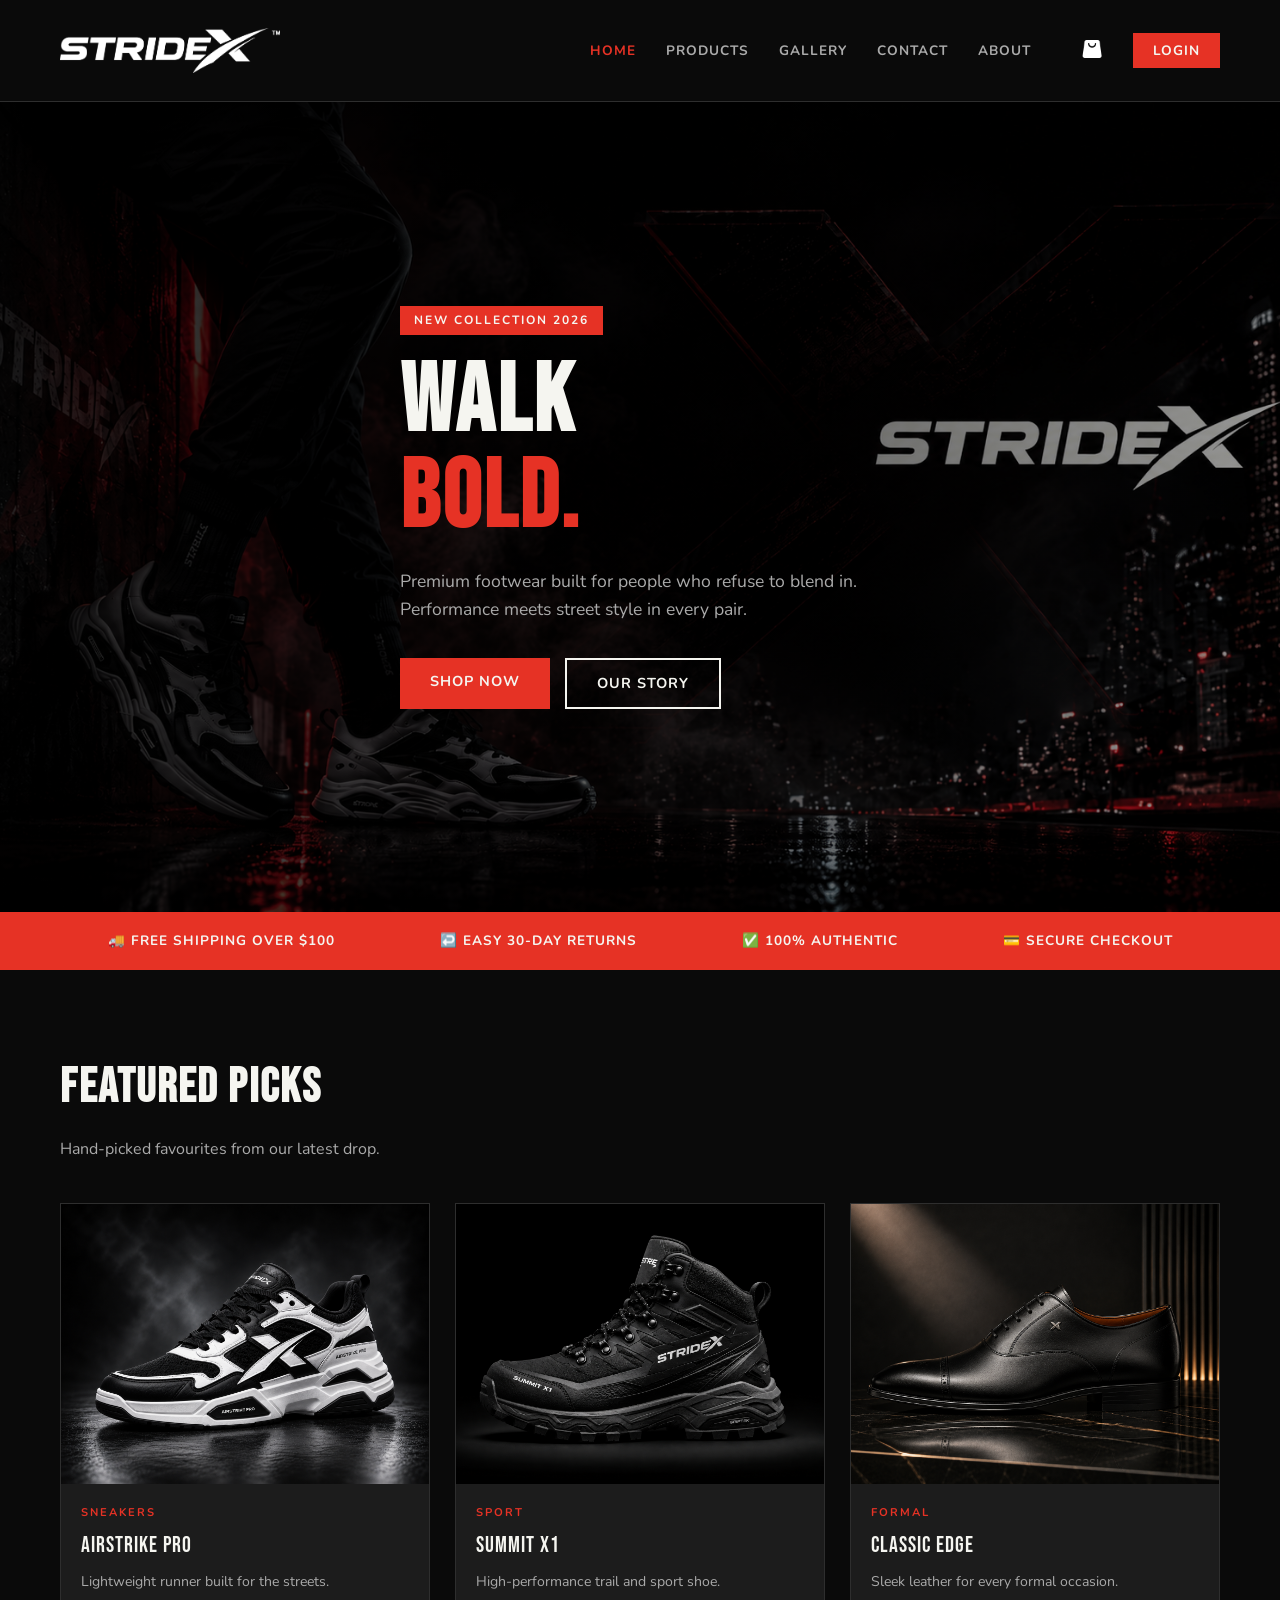
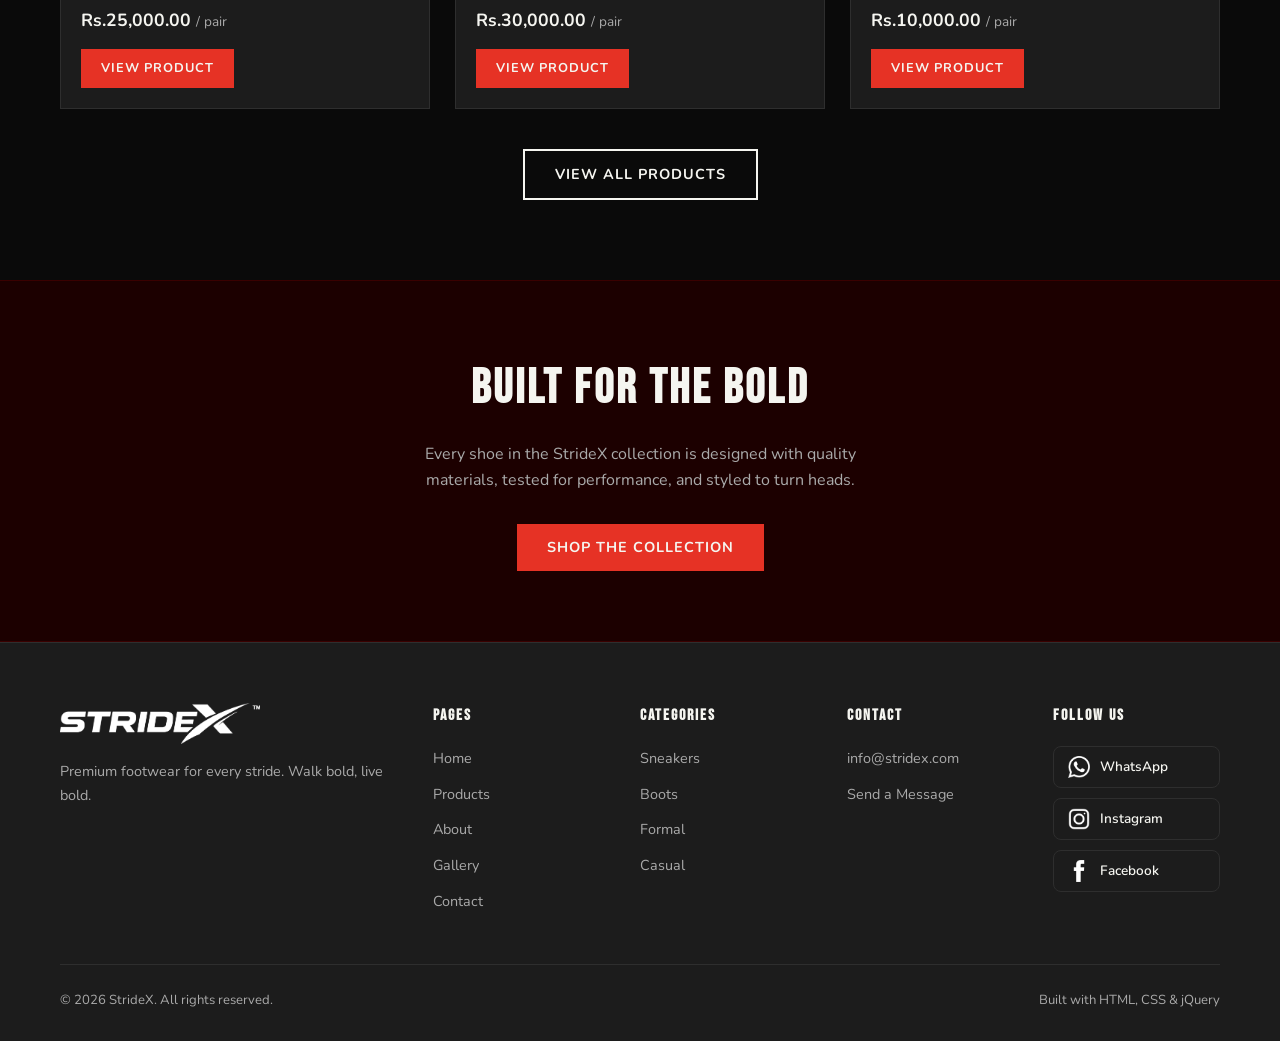
==== index.html @ 2918aee3 "tt" ====
<!DOCTYPE html>
<html lang="en">
<head>
  <meta charset="UTF-8" />
  <meta name="viewport" content="width=device-width, initial-scale=1.0" />
  <title>StrideX – Walk Bold</title>
  <link rel="stylesheet" href="css/style.css" />
<title>About – StrideX</title>
  <link rel="stylesheet" href="css/style.css" />
<link rel="stylesheet" href="css/style.css" />
  <link rel="icon" type="image/png" href="Images/Logo/stridex logo x.png" />
</head>
<body>

  <!-- NAVBAR -->
  <nav class="navbar">
    <div class="container">
      <a href="index.html" class="logo">
  <img src="Images/Logo/stridex logo.png" alt="StrideX" />
</a>
      <ul class="nav-links" id="nav-links">
        <li><a href="index.html" class="active">Home</a></li>
  <li><a href="products.html">Products</a></li>
  <li><a href="gallery.html">Gallery</a></li>
  <li><a href="contact.html">Contact</a></li>
  <li><a href="about.html">About</a></li>
<li>
  <button class="cart-btn" onclick="toggleCart()">
    <img src="Images/Icons/shoppingbag.png" class="cart-icon">
    <span id="cart-count">0</span>
  </button>
</li>
<li>
  <a href="login.html" class="nav-login-btn">Login</a>
</li>
      <button class="hamburger" id="hamburger" aria-label="Open menu">
        <span></span><span></span><span></span>
      </button>
    </div>
  </nav>

  <!-- HERO -->
  <section class="hero">
    <div class="container">
      <div class="hero-content">
        <div class="hero-tag">New Collection 2026</div>
        <h1>WALK<br /><span>BOLD.</span></h1>
        <p>Premium footwear built for people who refuse to blend in. Performance meets street style in every pair.</p>
        <div class="hero-buttons">
          <a href="products.html" class="btn btn-red">Shop Now</a>
          <a href="about.html" class="btn btn-outline">Our Story</a>
        </div>
      </div>
    </div>
  </section>

  <!-- FEATURES STRIP -->
  <div class="features-strip">
    <div class="container">
      <div class="feature-item">🚚 Free Shipping Over $100</div>
      <div class="feature-item">↩️ Easy 30-Day Returns</div>
      <div class="feature-item">✅ 100% Authentic</div>
      <div class="feature-item">💳 Secure Checkout</div>
    </div>
  </div>

  <!-- FEATURED SHOES -->
  <section class="featured-section">
    <div class="container">
      <h2 class="section-title">Featured Picks</h2>
      <p class="section-subtitle">Hand-picked favourites from our latest drop.</p>
      <div class="shoe-grid">

        <div class="shoe-card">
          <div class="shoe-card-img">
            <img src="Images/Shoes/Sneaker/airstrike1.jpg" alt="AirStrike Pro">
          </div>
          <div class="shoe-card-body">
            <div class="shoe-card-category">Sneakers</div>
            <div class="shoe-card-name">AirStrike Pro</div>
            <p style="color:#aaa;font-size:0.88rem;margin-bottom:12px;">Lightweight runner built for the streets.</p>
            <div class="shoe-card-price">Rs.25,000.00 <span>/ pair</span></div>
            <a href="products.html" class="btn btn-red" style="font-size:0.8rem;padding:9px 20px;">View Product</a>
          </div>
        </div>

        <div class="shoe-card">
          <div class="shoe-card-img">
            <img src="Images/Shoes/Boots/airstrike1.jpg" alt="Summit X1">
          </div>
          <div class="shoe-card-body">
            <div class="shoe-card-category">Sport</div>
            <div class="shoe-card-name">Summit X1</div>
            <p style="color:#aaa;font-size:0.88rem;margin-bottom:12px;">High-performance trail and sport shoe.</p>
            <div class="shoe-card-price">Rs.30,000.00 <span>/ pair</span></div>
            <a href="products.html" class="btn btn-red" style="font-size:0.8rem;padding:9px 20px;">View Product</a>
          </div>
        </div>

        <div class="shoe-card">
          <div class="shoe-card-img">
            <img src="Images/Shoes/Formal/airstrike1.jpg" alt="Classic Edge">
          </div>
          <div class="shoe-card-body">
            <div class="shoe-card-category">Formal</div>
            <div class="shoe-card-name">Classic Edge</div>
            <p style="color:#aaa;font-size:0.88rem;margin-bottom:12px;">Sleek leather for every formal occasion.</p>
            <div class="shoe-card-price">Rs.10,000.00 <span>/ pair</span></div>
            <a href="products.html" class="btn btn-red" style="font-size:0.8rem;padding:9px 20px;">View Product</a>
          </div>
        </div>

      </div>

      <div style="text-align:center; margin-top:40px;">
        <a href="products.html" class="btn btn-outline">View All Products</a>
      </div>
    </div>
  </section>

  <!-- BANNER CALLOUT -->
  <section style="background-color:#1c0000; border-top:1px solid #3a0000; border-bottom:1px solid #3a0000; padding:70px 0; text-align:center;">
    <div class="container">
      <h2 style="font-family:'Bebas Neue',sans-serif; font-size:3rem; letter-spacing:3px; margin-bottom:15px;">BUILT FOR THE BOLD</h2>
      <p style="color:#aaa; max-width:500px; margin:0 auto 30px;">Every shoe in the StrideX collection is designed with quality materials, tested for performance, and styled to turn heads.</p>
      <a href="products.html" class="btn btn-red">Shop the Collection</a>
    </div>
  </section>

  <!-- FOOTER -->
  <footer class="footer">
    <div class="container">
      <div class="footer-grid">
        <div class="footer-brand">
          <img src="Images/Logo/stridex logo.png" alt="StrideX" style="width:200px;height:auto;object-fit:contain;display:block;margin:0 0 15px;" />
          <p>Premium footwear for every stride. Walk bold, live bold.</p>
        </div>
        <div class="footer-col">
          <h4>Pages</h4>
          <ul>
            <li><a href="index.html">Home</a></li>
            <li><a href="products.html">Products</a></li>
            <li><a href="about.html">About</a></li>
            <li><a href="gallery.html">Gallery</a></li>
            <li><a href="contact.html">Contact</a></li>
          </ul>
        </div>
        <div class="footer-col">
          <h4>Categories</h4>
          <ul>
            <li><a href="products.html">Sneakers</a></li>
            <li><a href="products.html">Boots</a></li>
            <li><a href="products.html">Formal</a></li>
            <li><a href="products.html">Casual</a></li>
          </ul>
        </div>
        <div class="footer-col">
          <h4>Contact</h4>
          <ul>
            <li><a href="mailto:info@stridex.com">info@stridex.com</a></li>
            <li><a href="contact.html">Send a Message</a></li>
          </ul>
        </div>
        <div class="footer-social">
          <h4>Follow Us</h4>
          <div class="social-icons">
            <a href="https://wa.me/94112345678" target="_blank" class="social-btn social-whatsapp" title="WhatsApp">
              <img src="Images/Icons/wp.png" alt="WhatsApp" class="social-icon-img" />
              WhatsApp
            </a>
            <a href="https://www.instagram.com/stridex" target="_blank" class="social-btn social-instagram" title="Instagram">
              <img src="Images/Icons/insta.png" alt="Instagram" class="social-icon-img" />
              Instagram
            </a>
            <a href="https://www.facebook.com/stridex" target="_blank" class="social-btn social-facebook" title="Facebook">
              <img src="Images/Icons/fb.png" alt="Facebook" class="social-icon-img" />
              Facebook
            </a>
          </div>
        </div>
      </div>
      <div class="footer-bottom">
        <p>&copy; 2026 StrideX. All rights reserved.</p>
        <p>Built with HTML, CSS &amp; jQuery</p>
      </div>
    </div>
  </footer>

  <script src="https://code.jquery.com/jquery-3.7.1.min.js"></script>
  <script src="js/script.js"></script>
</body>
</html>
---- css/style.css ----
/* ===========================
   StrideX - Main Stylesheet
   External CSS File
=========================== */

/* --- Google Fonts Import --- */
@import url('https://fonts.googleapis.com/css2?family=Bebas+Neue&family=Nunito:wght@400;600;700&display=swap');

/* --- CSS Variables --- */
:root {
  --black: #0a0a0a;
  --white: #f5f5f0;
  --red: #e63225;
  --gray: #1c1c1c;
  --lightgray: #2e2e2e;
  --textgray: #aaaaaa;
  --font-heading: 'Bebas Neue', sans-serif;
  --font-body: 'Nunito', sans-serif;
}

/* --- Reset & Base --- */
* {
  margin: 0;
  padding: 0;
  box-sizing: border-box;
}

body {
  background-color: var(--black);
  color: var(--white);
  font-family: var(--font-body);
  font-size: 16px;
  line-height: 1.6;
}

a {
  text-decoration: none;
  color: inherit;
}

img {
  max-width: 100%;
  display: block;
}

ul {
  list-style: none;
}

/* --- Utility Classes --- */
.container {
  max-width: 1200px;
  margin: 0 auto;
  padding: 0 20px;
}

.section-title {
  font-family: var(--font-heading);
  font-size: 3rem;
  letter-spacing: 2px;
  margin-bottom: 10px;
  color: var(--white);
}

.section-subtitle {
  color: var(--textgray);
  margin-bottom: 40px;
  font-size: 1rem;
}

.btn {
  display: inline-block;
  padding: 12px 30px;
  font-family: var(--font-body);
  font-weight: 700;
  font-size: 0.9rem;
  letter-spacing: 1px;
  text-transform: uppercase;
  border: none;
  cursor: pointer;
  transition: all 0.3s ease;
}

.btn-red {
  background-color: var(--red);
  color: var(--white);
}

.btn-red:hover {
  background-color: #c0281d;
}

.btn-outline {
  background-color: transparent;
  color: var(--white);
  border: 2px solid var(--white);
}

.btn-outline:hover {
  background-color: var(--white);
  color: var(--black);
}

/* ===========================
   NAVBAR
=========================== */
.navbar {
  background-color: var(--black);
  border-bottom: 1px solid var(--lightgray);
  padding: 28px 0;
  position: sticky;
  top: 0;
  z-index: 999;
}

.navbar .container {
  display: flex;
  align-items: center;
  justify-content: space-between;
}

.logo {
  font-family: var(--font-heading);
  font-size: 2rem;
  letter-spacing: 4px;
  color: var(--white);
}

.logo img {
  width: 220px;
  height: auto;
  max-height: 70px;
  object-fit: contain;
  filter: brightness(0) invert(1);
}

.logo span {
  color: var(--red);
}

.nav-links {
  display: flex;
  gap: 30px;
}

.nav-links a {
  font-size: 0.85rem;
  font-weight: 700;
  text-transform: uppercase;
  letter-spacing: 1px;
  color: var(--textgray);
  transition: color 0.3s;
}

.nav-links a:hover,
.nav-links a.active {
  color: var(--red);
}

.nav-login-btn {
  background-color: var(--red);
  color: var(--white) !important;
  padding: 8px 20px;
}

.nav-login-btn:hover {
  background-color: #c0281d !important;
  color: var(--white) !important;
}

/* Hamburger Menu */
.hamburger {
  display: none;
  flex-direction: column;
  gap: 5px;
  cursor: pointer;
  background: none;
  border: none;
  padding: 4px;
}

.hamburger span {
  display: block;
  width: 25px;
  height: 2px;
  background-color: var(--white);
  transition: all 0.3s;
}

/* ===========================
   HERO SECTION
=========================== */
.hero{
    min-height: 90vh;
    display: flex;
    align-items: center;
    background:
        linear-gradient(to right, rgba(0,0,0,0.85), rgba(0,0,0,0.4)),
        url('../Images/BG/1.jpg');
    background-size: cover;
    background-position: center;
    background-repeat: no-repeat;
}

.hero-content {
  max-width: 600px;
}

.hero-tag {
  background-color: var(--red);
  color: var(--white);
  font-size: 0.75rem;
  font-weight: 700;
  letter-spacing: 2px;
  text-transform: uppercase;
  padding: 5px 14px;
  display: inline-block;
  margin-bottom: 20px;
}

.hero h1 {
  font-family: var(--font-heading);
  font-size: 6rem;
  line-height: 1;
  letter-spacing: 3px;
  margin-bottom: 20px;
}

.hero h1 span {
  color: var(--red);
}

.hero p {
  color: var(--textgray);
  font-size: 1.1rem;
  margin-bottom: 35px;
  max-width: 480px;
}

.hero-buttons {
  display: flex;
  gap: 15px;
  flex-wrap: wrap;
}

.hero-image {
  position: absolute;
  right: -20px;
  bottom: 0;
  width: 55%;
  max-width: 700px;
  opacity: 0.15;
}

/* ===========================
   FEATURES STRIP
=========================== */
.features-strip {
  background-color: var(--red);
  padding: 18px 0;
}

.features-strip .container {
  display: flex;
  justify-content: space-around;
  flex-wrap: wrap;
  gap: 10px;
}

.feature-item {
  display: flex;
  align-items: center;
  gap: 8px;
  font-size: 0.85rem;
  font-weight: 700;
  text-transform: uppercase;
  letter-spacing: 1px;
}

.feature-item i {
  font-size: 1rem;
}

/* ===========================
   FEATURED SHOES SECTION
=========================== */
.featured-section {
  padding: 80px 0;
}

.shoe-grid {
  display: grid;
  grid-template-columns: repeat(3, 1fr);
  gap: 25px;
}

.shoe-card {
  background-color: var(--gray);
  border: 1px solid var(--lightgray);
  overflow: hidden;
  transition: transform 0.3s, border-color 0.3s;
}

.shoe-card:hover {
  transform: translateY(-6px);
  border-color: var(--red);
}

.shoe-card-img {
  width: 100%;
  height: 280px;
  display: flex;
  align-items: center;
  justify-content: center;
  overflow: hidden;
  background: #222;
  object-fit: cover;
  object-position: center;
}

.shoe-card-img img {
  width: 100%;
  height: 100%;
  object-fit: cover;
  object-position: center;
}

.shoe-card-body {
  padding: 20px;
}

.shoe-card-category {
  font-size: 0.7rem;
  text-transform: uppercase;
  letter-spacing: 2px;
  color: var(--red);
  font-weight: 700;
  margin-bottom: 6px;
}

.shoe-card-name {
  font-family: var(--font-heading);
  font-size: 1.4rem;
  letter-spacing: 1px;
  margin-bottom: 8px;
}

.shoe-card-price {
  font-size: 1.1rem;
  font-weight: 700;
  color: var(--white);
  margin-bottom: 15px;
}

.shoe-card-price span {
  color: var(--textgray);
  font-size: 0.85rem;
  font-weight: 400;
}

/* ===========================
   PRODUCTS PAGE
=========================== */
.page-banner {
  background: linear-gradient(135deg, #0a0a0a 50%, #1c0000 100%);
  padding: 60px 0;
  border-bottom: 1px solid var(--lightgray);
}

.page-banner h1 {
  font-family: var(--font-heading);
  font-size: 4rem;
  letter-spacing: 3px;
}

.page-banner p {
  color: var(--textgray);
  margin-top: 8px;
}

.filter-bar {
  display: flex;
  gap: 12px;
  flex-wrap: wrap;
  margin-bottom: 40px;
  margin-top: 40px;
}

.filter-btn {
  padding: 8px 22px;
  background: transparent;
  border: 1px solid var(--lightgray);
  color: var(--textgray);
  font-family: var(--font-body);
  font-size: 0.8rem;
  font-weight: 700;
  text-transform: uppercase;
  letter-spacing: 1px;
  cursor: pointer;
  transition: all 0.3s;
}

.filter-btn:hover,
.filter-btn.active {
  background-color: var(--red);
  border-color: var(--red);
  color: var(--white);
}

#products-container {
  display: grid;
  grid-template-columns: repeat(3, 1fr);
  gap: 25px;
  min-height: 200px;
}

.loading-text {
  color: var(--textgray);
  font-size: 1rem;
  grid-column: 1 / -1;
  text-align: center;
  padding: 40px 0;
}

/* ===========================
   ABOUT PAGE
=========================== */
.about-section {
  padding: 80px 0;
}

.about-grid {
  display: grid;
  grid-template-columns: 1fr 1fr;
  gap: 60px;
  align-items: center;
}

.about-text h2 {
  font-family: var(--font-heading);
  font-size: 3rem;
  letter-spacing: 2px;
  margin-bottom: 20px;
}

.about-text p {
  color: var(--textgray);
  margin-bottom: 15px;
  line-height: 1.8;
}

.about-image-box {
  background-color: var(--gray);
  border: 1px solid var(--lightgray);
  height: 400px;
  display: flex;
  align-items: center;
  justify-content: center;
  font-size: 6rem;
}

.stats-row {
  display: grid;
  grid-template-columns: repeat(3, 1fr);
  gap: 20px;
  margin-top: 60px;
}

.stat-box {
  background-color: var(--gray);
  border: 1px solid var(--lightgray);
  padding: 30px;
  text-align: center;
}

.stat-number {
  font-family: var(--font-heading);
  font-size: 3.5rem;
  color: var(--red);
  letter-spacing: 2px;
}

.stat-label {
  color: var(--textgray);
  font-size: 0.85rem;
  text-transform: uppercase;
  letter-spacing: 1px;
  margin-top: 5px;
}

.team-section {
  padding: 60px 0;
  border-top: 1px solid var(--lightgray);
}

.team-grid {
  display: grid;
  grid-template-columns: repeat(3, 1fr);
  gap: 25px;
}

.team-card {
  background-color: var(--gray);
  border: 1px solid var(--lightgray);
  padding: 30px;
  text-align: center;
}

.team-avatar {
  width: 150px;
  height: 150px;
  background-color: var(--red);
  border-radius: 50%;
  margin: 0 auto 15px;
  display: flex;
  align-items: center;
  justify-content: center;
  font-size: 2rem;
  overflow: hidden;
  border: 3px solid var(--red);
}

.team-avatar img{
  width: 100%;
  height: 100%;
  object-fit: cover;
  display: block;
}

.team-name {
  font-family: var(--font-heading);
  font-size: 1.3rem;
  letter-spacing: 1px;
  margin-bottom: 5px;
}

.team-role {
  color: var(--red);
  font-size: 0.8rem;
  text-transform: uppercase;
  letter-spacing: 1px;
  font-weight: 700;
}

/* ===========================
   GALLERY PAGE
=========================== */
.gallery-grid {
  display: grid;
  grid-template-columns: repeat(3, 1fr);
  gap: 15px;
  padding: 60px 0;
}

.gallery-item {
  background-color: var(--gray);
  border: 1px solid var(--lightgray);
  height: 260px;
  display: flex;
  align-items: center;
  justify-content: center;
  font-size: 4rem;
  position: relative;
  overflow: hidden;
  cursor: pointer;
  transition: transform 0.3s;
}

.gallery-item:hover {
  transform: scale(1.02);
  border-color: var(--red);
}

.gallery-item.large {
  grid-column: span 2;
  height: 300px;
}

.gallery-overlay {
  position: absolute;
  inset: 0;
  background: rgba(230, 50, 37, 0.85);
  display: flex;
  align-items: center;
  justify-content: center;
  opacity: 0;
  transition: opacity 0.3s;
  font-size: 0.9rem;
  font-weight: 700;
  text-transform: uppercase;
  letter-spacing: 2px;
}

.gallery-item:hover .gallery-overlay {
  opacity: 1;
}

/* ===========================
   CONTACT PAGE
=========================== */
.contact-section {
  padding: 80px 0;
}

.contact-grid {
  display: grid;
  grid-template-columns: 1fr 1.5fr;
  gap: 60px;
}

.contact-info h2 {
  font-family: var(--font-heading);
  font-size: 2.5rem;
  letter-spacing: 2px;
  margin-bottom: 20px;
}

.contact-info p {
  color: var(--textgray);
  margin-bottom: 30px;
}

.contact-detail {
  display: flex;
  align-items: flex-start;
  gap: 15px;
  margin-bottom: 20px;
}

.contact-icon {
  width: 42px;
  height: 42px;
  background-color: var(--red);
  display: flex;
  align-items: center;
  justify-content: center;
  font-size: 1rem;
  flex-shrink: 0;
}

.contact-detail-text strong {
  display: block;
  font-size: 0.8rem;
  text-transform: uppercase;
  letter-spacing: 1px;
  color: var(--textgray);
  margin-bottom: 3px;
}

/* ===========================
   FORM STYLES
=========================== */
.form-group {
  margin-bottom: 20px;
}

.form-group label {
  display: block;
  font-size: 0.8rem;
  font-weight: 700;
  text-transform: uppercase;
  letter-spacing: 1px;
  color: var(--textgray);
  margin-bottom: 8px;
}

.form-group input,
.form-group textarea,
.form-group select {
  width: 100%;
  background-color: var(--gray);
  border: 1px solid var(--lightgray);
  color: var(--white);
  padding: 12px 16px;
  font-family: var(--font-body);
  font-size: 0.95rem;
  outline: none;
  transition: border-color 0.3s;
}

.form-group input:focus,
.form-group textarea:focus,
.form-group select:focus {
  border-color: var(--red);
}

.form-group textarea {
  height: 130px;
  resize: vertical;
}

.form-group select option {
  background-color: var(--gray);
}

.error-msg {
  color: var(--red);
  font-size: 0.8rem;
  margin-top: 5px;
  display: none;
}

.success-box {
  background-color: #1a4a1a;
  border: 1px solid #2d7a2d;
  color: #6fcf6f;
  padding: 15px 20px;
  margin-top: 20px;
  font-size: 0.9rem;
  display: none;
}

/* ===========================
   LOGIN / SIGNUP PAGE
=========================== */
.auth-page {
  min-height: 100vh;
  display: flex;
  align-items: center;
  justify-content: center;
  padding: 40px 20px;
  background: linear-gradient(135deg, #0a0a0a 60%, #1c0000 100%);
}

.auth-box {
  background-color: var(--gray);
  border: 1px solid var(--lightgray);
  padding: 30px 45px;
  width: 100%;
  max-width: 460px;
}

.auth-logo {
  font-family: var(--font-heading);
  font-size: 2.5rem;
  letter-spacing: 4px;
  text-align: center;
  margin-bottom: 8px;
}

.auth-logo span {
  color: var(--red);
}

.auth-tagline {
  text-align: center;
  color: var(--textgray);
  font-size: 0.85rem;
  margin-bottom: 25px;
}

.auth-tabs {
  display: flex;
  border-bottom: 1px solid var(--lightgray);
  margin-bottom: 30px;
}

.auth-tab {
  flex: 1;
  padding: 10px;
  text-align: center;
  font-size: 0.85rem;
  font-weight: 700;
  text-transform: uppercase;
  letter-spacing: 1px;
  cursor: pointer;
  color: var(--textgray);
  border-bottom: 2px solid transparent;
  transition: all 0.3s;
  background: none;
  border-left: none;
  border-right: none;
  border-top: none;
  font-family: var(--font-body);
}

.auth-tab.active {
  color: var(--red);
  border-bottom-color: var(--red);
}

.auth-form {
  display: none;
}

.auth-form.active {
  display: block;
}

.auth-form .btn {
  width: 100%;
  text-align: center;
  margin-top: 10px;
}

/* ===========================
   FOOTER
=========================== */
.footer {
  background-color: var(--gray);
  border-top: 1px solid var(--lightgray);
  padding: 60px 0 30px;
}

.footer-grid {
  display: grid;
  grid-template-columns: 2fr 1fr 1fr 1fr;
  gap: 40px;
  margin-bottom: 40px;
  align-items: flex-start;
}

.footer-brand {
  display: flex;
  flex-direction: column;
  align-items: flex-start;
}

.footer-brand img {
  width: 300px;
  height: auto;
  max-height: 100px;
  object-fit: contain;
  margin-bottom: 15px;
  filter: brightness(0) invert(1);
}

.footer-brand .logo {
  font-size: 1.8rem;
  margin-bottom: 15px;
  display: block;
}

.footer-brand p {
  color: var(--textgray);
  font-size: 0.9rem;
  line-height: 1.7;
}

.footer-col h4 {
  font-family: var(--font-heading);
  font-size: 1rem;
  letter-spacing: 2px;
  margin-bottom: 18px;
  color: var(--white);
}

.footer-col ul li {
  margin-bottom: 10px;
}

.footer-col ul li a {
  color: var(--textgray);
  font-size: 0.9rem;
  transition: color 0.3s;
}

.footer-col ul li a:hover {
  color: var(--red);
}

.footer-bottom {
  border-top: 1px solid var(--lightgray);
  padding-top: 25px;
  display: flex;
  justify-content: space-between;
  align-items: center;
  flex-wrap: wrap;
  gap: 10px;
}

.footer-bottom p {
  color: var(--textgray);
  font-size: 0.82rem;
}

/* ===========================
   RESPONSIVE - TABLET
=========================== */
@media (max-width: 1024px) {
  .hero h1 {
    font-size: 4.5rem;
  }

  .shoe-grid,
  #products-container {
    grid-template-columns: repeat(2, 1fr);
  }

  .footer-grid {
    grid-template-columns: 1fr 1fr;
  }

  .about-grid {
    grid-template-columns: 1fr;
  }

  .about-image-box {
    height: 250px;
  }

  .contact-grid {
    grid-template-columns: 1fr;
  }

  .team-grid {
    grid-template-columns: repeat(2, 1fr);
  }
}

/* ===========================
   RESPONSIVE - MOBILE
=========================== */
@media (max-width: 640px) {
  .hero {
    padding: 60px 0;
    min-height: auto;
  }

  .hero h1 {
    font-size: 3rem;
  }

  .section-title {
    font-size: 2.2rem;
  }

  .nav-links {
    display: none;
    flex-direction: column;
    position: absolute;
    top: 65px;
    left: 0;
    right: 0;
    background-color: var(--gray);
    border-top: 1px solid var(--lightgray);
    padding: 20px;
    gap: 15px;
    z-index: 998;
  }

  .nav-links.open {
    display: flex;
  }

  .hamburger {
    display: flex;
  }

  .shoe-grid,
  #products-container {
    grid-template-columns: 1fr;
  }

  .features-strip .container {
    flex-direction: column;
    align-items: center;
    gap: 12px;
  }

  .stats-row {
    grid-template-columns: 1fr;
  }

  .gallery-grid {
    grid-template-columns: 1fr 1fr;
  }

  .gallery-item.large {
    grid-column: span 1;
  }

  .footer-grid {
    grid-template-columns: 1fr;
  }

  .footer-bottom {
    flex-direction: column;
    text-align: center;
  }

  .team-grid {
    grid-template-columns: 1fr;
  }

  .auth-box {
    padding: 25px 20px;
  }

  .filter-bar {
    gap: 8px;
  }
}

/* ===========================
   CART
=========================== */

.cart-btn{
    background:none;
    border:none;
    cursor:pointer;
    position:relative;

    display:flex;
    align-items:center;
    justify-content:center;
}

#cart-count{
    position:absolute;
    top:-8px;
    right:-10px;
    background:#e63225;
    color:white;
    width:18px;
    height:18px;
    border-radius:50%;
    font-size:11px;

    display:none;

    align-items:center;
    justify-content:center;
}
.add-cart-btn{
    transition:0.3s ease;
}

.cart-icon{
    width:22px;
    height:22px;
    object-fit:cover;
    filter: brightness(0) invert(1);
}


/* ===========================
   CART SIDEBAR
=========================== */

.cart-sidebar{
    position:fixed;
    top:0;
    right:-400px;
    width:370px;
    height:100vh;
    background:#0f0f0f;
    border-left:1px solid #222;
    z-index:9999;
    transition:0.4s;
    display:flex;
    flex-direction:column;
}

.cart-sidebar.active{
    right:0;
}


/* HEADER */

.cart-header{
    padding:24px;
    border-bottom:1px solid #222;
    display:flex;
    justify-content:space-between;
    align-items:center;
}

.cart-header h2{
    color:white;
    font-size:1.3rem;
}


/* ITEMS */

.cart-items{
    flex:1;
    overflow-y:auto;
    padding:20px;
    display:flex;
    flex-direction:column;
    gap:16px;
}


/* ITEM CARD */

.cart-item-simple{
    display:flex;
    gap:14px;
    background:#171717;
    border:1px solid #222;
    border-radius:14px;
    padding:12px;
}

.cart-thumb{
    width:90px;
    height:90px;
    object-fit:cover;
    border-radius:10px;
    background:#1a1a1a;
    border:1px solid #333;
    filter:brightness(1.15) contrast(1.1);
}

.cart-info{
    flex:1;
    display:flex;
    flex-direction:column;
    justify-content:center;
}

.cart-item-name{
    color:white;
    font-size:1rem;
    font-weight:600;
    margin-bottom:6px;
}

.cart-item-qty{
    color:#999;
    font-size:0.85rem;
    margin-bottom:8px;
}

.cart-item-price{
    color:#ff3b30;
    font-weight:700;
}


/* FOOTER */

.cart-footer{
    padding:20px;
    border-top:1px solid #222;
    background:#111;
}

.cart-total{
    display:flex;
    justify-content:space-between;
    color:white;
    margin-bottom:16px;
}

.checkout-btn{
    width:100%;
    height:52px;
    border:none;
    background:#ff3b30;
    color:white;
    font-weight:700;
    border-radius:12px;
    cursor:pointer;
}


/* CART BUTTON */

.cart-btn{
    background:none;
    border:none;
    cursor:pointer;
    position:relative;
    margin-left:20px;
}

.cart-btn img{
    width:22px;
}

#cart-count{
    position:absolute;
    top:-8px;
    right:-8px;
    width:18px;
    height:18px;
    background:#ff3b30;
    color:white;
    border-radius:50%;
    font-size:11px;
    display:none;
    align-items:center;
    justify-content:center;
}

/* ===========================
   COLOR & SIZE SELECTORS
   Add these to the bottom of style.css
=========================== */

.option-label {
  font-size: 11px;
  font-weight: 600;
  color: #888;
  text-transform: uppercase;
  letter-spacing: 0.08em;
  margin-bottom: 7px;
  margin-top: 12px;
}

.colors-row {
  display: flex;
  gap: 8px;
  flex-wrap: wrap;
  margin-bottom: 4px;
}

.color-dot {
  width: 22px;
  height: 22px;
  border-radius: 50%;
  border: 2px solid transparent;
  cursor: pointer;
  transition: transform 0.15s, border-color 0.15s;
}

.color-dot:hover {
  transform: scale(1.2);
}

.color-dot.active {
  border-color: #ffffff;
  transform: scale(1.1);
}

.sizes-row {
  display: flex;
  gap: 6px;
  flex-wrap: wrap;
  margin-bottom: 14px;
}

.size-btn {
  width: 38px;
  height: 38px;
  border: 1px solid #333;
  border-radius: 8px;
  background: #111;
  font-size: 12px;
  font-weight: 600;
  color: #aaa;
  cursor: pointer;
  transition: background 0.12s, color 0.12s, border-color 0.12s;
  display: flex;
  align-items: center;
  justify-content: center;
}

.size-btn:hover {
  background: #2a2a2a;
  color: #fff;
  border-color: #555;
}

.size-btn.active {
  background: #e74c3c;
  color: #fff;
  border-color: #e74c3c;
}

/* CART REMOVE BUTTON */
.cart-remove-btn {
  background: none;
  border: none;
  color: #666;
  font-size: 14px;
  cursor: pointer;
  padding: 0 2px;
  line-height: 1;
  transition: color 0.15s;
  flex-shrink: 0;
}

.cart-remove-btn:hover {
  color: #e74c3c;
}

/* ===========================
   SOCIAL MEDIA BUTTONS (FOOTER)
=========================== */

.footer-grid {
  grid-template-columns: 2fr 1fr 1fr 1fr 1fr; /* add column for social */
}

.footer-social h4 {
  font-family: var(--font-heading);
  font-size: 1rem;
  letter-spacing: 2px;
  margin-bottom: 18px;
  color: var(--white);
}

.social-icons {
  display: flex;
  flex-direction: column;
  gap: 10px;
}

.social-btn {
  display: flex;
  align-items: center;
  gap: 10px;
  padding: 9px 14px;
  border-radius: 8px;
  border: 1px solid #2e2e2e;
  color: var(--white);
  font-size: 0.85rem;
  font-weight: 600;
  transition: background 0.2s, border-color 0.2s, transform 0.15s;
  text-decoration: none;
}

.social-btn:hover {
  transform: translateX(4px);
}

.social-whatsapp:hover  { background: #1da851; border-color: #1da851; }
.social-instagram:hover { background: #c13584; border-color: #c13584; }
.social-facebook:hover  { background: #1877f2; border-color: #1877f2; }

/* Icon image inside button — easy to swap & resize */
.social-icon-img {
  width: 22px;   /* ← change this to resize icons */
  height: 22px;  /* ← change this to resize icons */
  object-fit: contain;
  filter: brightness(0) invert(1);
  display: block;
}

@media (max-width: 1024px) {
  .footer-grid {
    grid-template-columns: 1fr 1fr;
  }
}

@media (max-width: 640px) {
  .footer-grid {
    grid-template-columns: 1fr;
  }
  .social-icons {
    flex-direction: row;
    flex-wrap: wrap;
  }
}
---- css/style.css ----
/* ===========================
   StrideX - Main Stylesheet
   External CSS File
=========================== */

/* --- Google Fonts Import --- */
@import url('https://fonts.googleapis.com/css2?family=Bebas+Neue&family=Nunito:wght@400;600;700&display=swap');

/* --- CSS Variables --- */
:root {
  --black: #0a0a0a;
  --white: #f5f5f0;
  --red: #e63225;
  --gray: #1c1c1c;
  --lightgray: #2e2e2e;
  --textgray: #aaaaaa;
  --font-heading: 'Bebas Neue', sans-serif;
  --font-body: 'Nunito', sans-serif;
}

/* --- Reset & Base --- */
* {
  margin: 0;
  padding: 0;
  box-sizing: border-box;
}

body {
  background-color: var(--black);
  color: var(--white);
  font-family: var(--font-body);
  font-size: 16px;
  line-height: 1.6;
}

a {
  text-decoration: none;
  color: inherit;
}

img {
  max-width: 100%;
  display: block;
}

ul {
  list-style: none;
}

/* --- Utility Classes --- */
.container {
  max-width: 1200px;
  margin: 0 auto;
  padding: 0 20px;
}

.section-title {
  font-family: var(--font-heading);
  font-size: 3rem;
  letter-spacing: 2px;
  margin-bottom: 10px;
  color: var(--white);
}

.section-subtitle {
  color: var(--textgray);
  margin-bottom: 40px;
  font-size: 1rem;
}

.btn {
  display: inline-block;
  padding: 12px 30px;
  font-family: var(--font-body);
  font-weight: 700;
  font-size: 0.9rem;
  letter-spacing: 1px;
  text-transform: uppercase;
  border: none;
  cursor: pointer;
  transition: all 0.3s ease;
}

.btn-red {
  background-color: var(--red);
  color: var(--white);
}

.btn-red:hover {
  background-color: #c0281d;
}

.btn-outline {
  background-color: transparent;
  color: var(--white);
  border: 2px solid var(--white);
}

.btn-outline:hover {
  background-color: var(--white);
  color: var(--black);
}

/* ===========================
   NAVBAR
=========================== */
.navbar {
  background-color: var(--black);
  border-bottom: 1px solid var(--lightgray);
  padding: 28px 0;
  position: sticky;
  top: 0;
  z-index: 999;
}

.navbar .container {
  display: flex;
  align-items: center;
  justify-content: space-between;
}

.logo {
  font-family: var(--font-heading);
  font-size: 2rem;
  letter-spacing: 4px;
  color: var(--white);
}

.logo img {
  width: 220px;
  height: auto;
  max-height: 70px;
  object-fit: contain;
  filter: brightness(0) invert(1);
}

.logo span {
  color: var(--red);
}

.nav-links {
  display: flex;
  gap: 30px;
}

.nav-links a {
  font-size: 0.85rem;
  font-weight: 700;
  text-transform: uppercase;
  letter-spacing: 1px;
  color: var(--textgray);
  transition: color 0.3s;
}

.nav-links a:hover,
.nav-links a.active {
  color: var(--red);
}

.nav-login-btn {
  background-color: var(--red);
  color: var(--white) !important;
  padding: 8px 20px;
}

.nav-login-btn:hover {
  background-color: #c0281d !important;
  color: var(--white) !important;
}

/* Hamburger Menu */
.hamburger {
  display: none;
  flex-direction: column;
  gap: 5px;
  cursor: pointer;
  background: none;
  border: none;
  padding: 4px;
}

.hamburger span {
  display: block;
  width: 25px;
  height: 2px;
  background-color: var(--white);
  transition: all 0.3s;
}

/* ===========================
   HERO SECTION
=========================== */
.hero{
    min-height: 90vh;
    display: flex;
    align-items: center;
    background:
        linear-gradient(to right, rgba(0,0,0,0.85), rgba(0,0,0,0.4)),
        url('../Images/BG/1.jpg');
    background-size: cover;
    background-position: center;
    background-repeat: no-repeat;
}

.hero-content {
  max-width: 600px;
}

.hero-tag {
  background-color: var(--red);
  color: var(--white);
  font-size: 0.75rem;
  font-weight: 700;
  letter-spacing: 2px;
  text-transform: uppercase;
  padding: 5px 14px;
  display: inline-block;
  margin-bottom: 20px;
}

.hero h1 {
  font-family: var(--font-heading);
  font-size: 6rem;
  line-height: 1;
  letter-spacing: 3px;
  margin-bottom: 20px;
}

.hero h1 span {
  color: var(--red);
}

.hero p {
  color: var(--textgray);
  font-size: 1.1rem;
  margin-bottom: 35px;
  max-width: 480px;
}

.hero-buttons {
  display: flex;
  gap: 15px;
  flex-wrap: wrap;
}

.hero-image {
  position: absolute;
  right: -20px;
  bottom: 0;
  width: 55%;
  max-width: 700px;
  opacity: 0.15;
}

/* ===========================
   FEATURES STRIP
=========================== */
.features-strip {
  background-color: var(--red);
  padding: 18px 0;
}

.features-strip .container {
  display: flex;
  justify-content: space-around;
  flex-wrap: wrap;
  gap: 10px;
}

.feature-item {
  display: flex;
  align-items: center;
  gap: 8px;
  font-size: 0.85rem;
  font-weight: 700;
  text-transform: uppercase;
  letter-spacing: 1px;
}

.feature-item i {
  font-size: 1rem;
}

/* ===========================
   FEATURED SHOES SECTION
=========================== */
.featured-section {
  padding: 80px 0;
}

.shoe-grid {
  display: grid;
  grid-template-columns: repeat(3, 1fr);
  gap: 25px;
}

.shoe-card {
  background-color: var(--gray);
  border: 1px solid var(--lightgray);
  overflow: hidden;
  transition: transform 0.3s, border-color 0.3s;
}

.shoe-card:hover {
  transform: translateY(-6px);
  border-color: var(--red);
}

.shoe-card-img {
  width: 100%;
  height: 280px;
  display: flex;
  align-items: center;
  justify-content: center;
  overflow: hidden;
  background: #222;
  object-fit: cover;
  object-position: center;
}

.shoe-card-img img {
  width: 100%;
  height: 100%;
  object-fit: cover;
  object-position: center;
}

.shoe-card-body {
  padding: 20px;
}

.shoe-card-category {
  font-size: 0.7rem;
  text-transform: uppercase;
  letter-spacing: 2px;
  color: var(--red);
  font-weight: 700;
  margin-bottom: 6px;
}

.shoe-card-name {
  font-family: var(--font-heading);
  font-size: 1.4rem;
  letter-spacing: 1px;
  margin-bottom: 8px;
}

.shoe-card-price {
  font-size: 1.1rem;
  font-weight: 700;
  color: var(--white);
  margin-bottom: 15px;
}

.shoe-card-price span {
  color: var(--textgray);
  font-size: 0.85rem;
  font-weight: 400;
}

/* ===========================
   PRODUCTS PAGE
=========================== */
.page-banner {
  background: linear-gradient(135deg, #0a0a0a 50%, #1c0000 100%);
  padding: 60px 0;
  border-bottom: 1px solid var(--lightgray);
}

.page-banner h1 {
  font-family: var(--font-heading);
  font-size: 4rem;
  letter-spacing: 3px;
}

.page-banner p {
  color: var(--textgray);
  margin-top: 8px;
}

.filter-bar {
  display: flex;
  gap: 12px;
  flex-wrap: wrap;
  margin-bottom: 40px;
  margin-top: 40px;
}

.filter-btn {
  padding: 8px 22px;
  background: transparent;
  border: 1px solid var(--lightgray);
  color: var(--textgray);
  font-family: var(--font-body);
  font-size: 0.8rem;
  font-weight: 700;
  text-transform: uppercase;
  letter-spacing: 1px;
  cursor: pointer;
  transition: all 0.3s;
}

.filter-btn:hover,
.filter-btn.active {
  background-color: var(--red);
  border-color: var(--red);
  color: var(--white);
}

#products-container {
  display: grid;
  grid-template-columns: repeat(3, 1fr);
  gap: 25px;
  min-height: 200px;
}

.loading-text {
  color: var(--textgray);
  font-size: 1rem;
  grid-column: 1 / -1;
  text-align: center;
  padding: 40px 0;
}

/* ===========================
   ABOUT PAGE
=========================== */
.about-section {
  padding: 80px 0;
}

.about-grid {
  display: grid;
  grid-template-columns: 1fr 1fr;
  gap: 60px;
  align-items: center;
}

.about-text h2 {
  font-family: var(--font-heading);
  font-size: 3rem;
  letter-spacing: 2px;
  margin-bottom: 20px;
}

.about-text p {
  color: var(--textgray);
  margin-bottom: 15px;
  line-height: 1.8;
}

.about-image-box {
  background-color: var(--gray);
  border: 1px solid var(--lightgray);
  height: 400px;
  display: flex;
  align-items: center;
  justify-content: center;
  font-size: 6rem;
}

.stats-row {
  display: grid;
  grid-template-columns: repeat(3, 1fr);
  gap: 20px;
  margin-top: 60px;
}

.stat-box {
  background-color: var(--gray);
  border: 1px solid var(--lightgray);
  padding: 30px;
  text-align: center;
}

.stat-number {
  font-family: var(--font-heading);
  font-size: 3.5rem;
  color: var(--red);
  letter-spacing: 2px;
}

.stat-label {
  color: var(--textgray);
  font-size: 0.85rem;
  text-transform: uppercase;
  letter-spacing: 1px;
  margin-top: 5px;
}

.team-section {
  padding: 60px 0;
  border-top: 1px solid var(--lightgray);
}

.team-grid {
  display: grid;
  grid-template-columns: repeat(3, 1fr);
  gap: 25px;
}

.team-card {
  background-color: var(--gray);
  border: 1px solid var(--lightgray);
  padding: 30px;
  text-align: center;
}

.team-avatar {
  width: 150px;
  height: 150px;
  background-color: var(--red);
  border-radius: 50%;
  margin: 0 auto 15px;
  display: flex;
  align-items: center;
  justify-content: center;
  font-size: 2rem;
  overflow: hidden;
  border: 3px solid var(--red);
}

.team-avatar img{
  width: 100%;
  height: 100%;
  object-fit: cover;
  display: block;
}

.team-name {
  font-family: var(--font-heading);
  font-size: 1.3rem;
  letter-spacing: 1px;
  margin-bottom: 5px;
}

.team-role {
  color: var(--red);
  font-size: 0.8rem;
  text-transform: uppercase;
  letter-spacing: 1px;
  font-weight: 700;
}

/* ===========================
   GALLERY PAGE
=========================== */
.gallery-grid {
  display: grid;
  grid-template-columns: repeat(3, 1fr);
  gap: 15px;
  padding: 60px 0;
}

.gallery-item {
  background-color: var(--gray);
  border: 1px solid var(--lightgray);
  height: 260px;
  display: flex;
  align-items: center;
  justify-content: center;
  font-size: 4rem;
  position: relative;
  overflow: hidden;
  cursor: pointer;
  transition: transform 0.3s;
}

.gallery-item:hover {
  transform: scale(1.02);
  border-color: var(--red);
}

.gallery-item.large {
  grid-column: span 2;
  height: 300px;
}

.gallery-overlay {
  position: absolute;
  inset: 0;
  background: rgba(230, 50, 37, 0.85);
  display: flex;
  align-items: center;
  justify-content: center;
  opacity: 0;
  transition: opacity 0.3s;
  font-size: 0.9rem;
  font-weight: 700;
  text-transform: uppercase;
  letter-spacing: 2px;
}

.gallery-item:hover .gallery-overlay {
  opacity: 1;
}

/* ===========================
   CONTACT PAGE
=========================== */
.contact-section {
  padding: 80px 0;
}

.contact-grid {
  display: grid;
  grid-template-columns: 1fr 1.5fr;
  gap: 60px;
}

.contact-info h2 {
  font-family: var(--font-heading);
  font-size: 2.5rem;
  letter-spacing: 2px;
  margin-bottom: 20px;
}

.contact-info p {
  color: var(--textgray);
  margin-bottom: 30px;
}

.contact-detail {
  display: flex;
  align-items: flex-start;
  gap: 15px;
  margin-bottom: 20px;
}

.contact-icon {
  width: 42px;
  height: 42px;
  background-color: var(--red);
  display: flex;
  align-items: center;
  justify-content: center;
  font-size: 1rem;
  flex-shrink: 0;
}

.contact-detail-text strong {
  display: block;
  font-size: 0.8rem;
  text-transform: uppercase;
  letter-spacing: 1px;
  color: var(--textgray);
  margin-bottom: 3px;
}

/* ===========================
   FORM STYLES
=========================== */
.form-group {
  margin-bottom: 20px;
}

.form-group label {
  display: block;
  font-size: 0.8rem;
  font-weight: 700;
  text-transform: uppercase;
  letter-spacing: 1px;
  color: var(--textgray);
  margin-bottom: 8px;
}

.form-group input,
.form-group textarea,
.form-group select {
  width: 100%;
  background-color: var(--gray);
  border: 1px solid var(--lightgray);
  color: var(--white);
  padding: 12px 16px;
  font-family: var(--font-body);
  font-size: 0.95rem;
  outline: none;
  transition: border-color 0.3s;
}

.form-group input:focus,
.form-group textarea:focus,
.form-group select:focus {
  border-color: var(--red);
}

.form-group textarea {
  height: 130px;
  resize: vertical;
}

.form-group select option {
  background-color: var(--gray);
}

.error-msg {
  color: var(--red);
  font-size: 0.8rem;
  margin-top: 5px;
  display: none;
}

.success-box {
  background-color: #1a4a1a;
  border: 1px solid #2d7a2d;
  color: #6fcf6f;
  padding: 15px 20px;
  margin-top: 20px;
  font-size: 0.9rem;
  display: none;
}

/* ===========================
   LOGIN / SIGNUP PAGE
=========================== */
.auth-page {
  min-height: 100vh;
  display: flex;
  align-items: center;
  justify-content: center;
  padding: 40px 20px;
  background: linear-gradient(135deg, #0a0a0a 60%, #1c0000 100%);
}

.auth-box {
  background-color: var(--gray);
  border: 1px solid var(--lightgray);
  padding: 30px 45px;
  width: 100%;
  max-width: 460px;
}

.auth-logo {
  font-family: var(--font-heading);
  font-size: 2.5rem;
  letter-spacing: 4px;
  text-align: center;
  margin-bottom: 8px;
}

.auth-logo span {
  color: var(--red);
}

.auth-tagline {
  text-align: center;
  color: var(--textgray);
  font-size: 0.85rem;
  margin-bottom: 25px;
}

.auth-tabs {
  display: flex;
  border-bottom: 1px solid var(--lightgray);
  margin-bottom: 30px;
}

.auth-tab {
  flex: 1;
  padding: 10px;
  text-align: center;
  font-size: 0.85rem;
  font-weight: 700;
  text-transform: uppercase;
  letter-spacing: 1px;
  cursor: pointer;
  color: var(--textgray);
  border-bottom: 2px solid transparent;
  transition: all 0.3s;
  background: none;
  border-left: none;
  border-right: none;
  border-top: none;
  font-family: var(--font-body);
}

.auth-tab.active {
  color: var(--red);
  border-bottom-color: var(--red);
}

.auth-form {
  display: none;
}

.auth-form.active {
  display: block;
}

.auth-form .btn {
  width: 100%;
  text-align: center;
  margin-top: 10px;
}

/* ===========================
   FOOTER
=========================== */
.footer {
  background-color: var(--gray);
  border-top: 1px solid var(--lightgray);
  padding: 60px 0 30px;
}

.footer-grid {
  display: grid;
  grid-template-columns: 2fr 1fr 1fr 1fr;
  gap: 40px;
  margin-bottom: 40px;
  align-items: flex-start;
}

.footer-brand {
  display: flex;
  flex-direction: column;
  align-items: flex-start;
}

.footer-brand img {
  width: 300px;
  height: auto;
  max-height: 100px;
  object-fit: contain;
  margin-bottom: 15px;
  filter: brightness(0) invert(1);
}

.footer-brand .logo {
  font-size: 1.8rem;
  margin-bottom: 15px;
  display: block;
}

.footer-brand p {
  color: var(--textgray);
  font-size: 0.9rem;
  line-height: 1.7;
}

.footer-col h4 {
  font-family: var(--font-heading);
  font-size: 1rem;
  letter-spacing: 2px;
  margin-bottom: 18px;
  color: var(--white);
}

.footer-col ul li {
  margin-bottom: 10px;
}

.footer-col ul li a {
  color: var(--textgray);
  font-size: 0.9rem;
  transition: color 0.3s;
}

.footer-col ul li a:hover {
  color: var(--red);
}

.footer-bottom {
  border-top: 1px solid var(--lightgray);
  padding-top: 25px;
  display: flex;
  justify-content: space-between;
  align-items: center;
  flex-wrap: wrap;
  gap: 10px;
}

.footer-bottom p {
  color: var(--textgray);
  font-size: 0.82rem;
}

/* ===========================
   RESPONSIVE - TABLET
=========================== */
@media (max-width: 1024px) {
  .hero h1 {
    font-size: 4.5rem;
  }

  .shoe-grid,
  #products-container {
    grid-template-columns: repeat(2, 1fr);
  }

  .footer-grid {
    grid-template-columns: 1fr 1fr;
  }

  .about-grid {
    grid-template-columns: 1fr;
  }

  .about-image-box {
    height: 250px;
  }

  .contact-grid {
    grid-template-columns: 1fr;
  }

  .team-grid {
    grid-template-columns: repeat(2, 1fr);
  }
}

/* ===========================
   RESPONSIVE - MOBILE
=========================== */
@media (max-width: 640px) {
  .hero {
    padding: 60px 0;
    min-height: auto;
  }

  .hero h1 {
    font-size: 3rem;
  }

  .section-title {
    font-size: 2.2rem;
  }

  .nav-links {
    display: none;
    flex-direction: column;
    position: absolute;
    top: 65px;
    left: 0;
    right: 0;
    background-color: var(--gray);
    border-top: 1px solid var(--lightgray);
    padding: 20px;
    gap: 15px;
    z-index: 998;
  }

  .nav-links.open {
    display: flex;
  }

  .hamburger {
    display: flex;
  }

  .shoe-grid,
  #products-container {
    grid-template-columns: 1fr;
  }

  .features-strip .container {
    flex-direction: column;
    align-items: center;
    gap: 12px;
  }

  .stats-row {
    grid-template-columns: 1fr;
  }

  .gallery-grid {
    grid-template-columns: 1fr 1fr;
  }

  .gallery-item.large {
    grid-column: span 1;
  }

  .footer-grid {
    grid-template-columns: 1fr;
  }

  .footer-bottom {
    flex-direction: column;
    text-align: center;
  }

  .team-grid {
    grid-template-columns: 1fr;
  }

  .auth-box {
    padding: 25px 20px;
  }

  .filter-bar {
    gap: 8px;
  }
}

/* ===========================
   CART
=========================== */

.cart-btn{
    background:none;
    border:none;
    cursor:pointer;
    position:relative;

    display:flex;
    align-items:center;
    justify-content:center;
}

#cart-count{
    position:absolute;
    top:-8px;
    right:-10px;
    background:#e63225;
    color:white;
    width:18px;
    height:18px;
    border-radius:50%;
    font-size:11px;

    display:none;

    align-items:center;
    justify-content:center;
}
.add-cart-btn{
    transition:0.3s ease;
}

.cart-icon{
    width:22px;
    height:22px;
    object-fit:cover;
    filter: brightness(0) invert(1);
}


/* ===========================
   CART SIDEBAR
=========================== */

.cart-sidebar{
    position:fixed;
    top:0;
    right:-400px;
    width:370px;
    height:100vh;
    background:#0f0f0f;
    border-left:1px solid #222;
    z-index:9999;
    transition:0.4s;
    display:flex;
    flex-direction:column;
}

.cart-sidebar.active{
    right:0;
}


/* HEADER */

.cart-header{
    padding:24px;
    border-bottom:1px solid #222;
    display:flex;
    justify-content:space-between;
    align-items:center;
}

.cart-header h2{
    color:white;
    font-size:1.3rem;
}


/* ITEMS */

.cart-items{
    flex:1;
    overflow-y:auto;
    padding:20px;
    display:flex;
    flex-direction:column;
    gap:16px;
}


/* ITEM CARD */

.cart-item-simple{
    display:flex;
    gap:14px;
    background:#171717;
    border:1px solid #222;
    border-radius:14px;
    padding:12px;
}

.cart-thumb{
    width:90px;
    height:90px;
    object-fit:cover;
    border-radius:10px;
    background:#1a1a1a;
    border:1px solid #333;
    filter:brightness(1.15) contrast(1.1);
}

.cart-info{
    flex:1;
    display:flex;
    flex-direction:column;
    justify-content:center;
}

.cart-item-name{
    color:white;
    font-size:1rem;
    font-weight:600;
    margin-bottom:6px;
}

.cart-item-qty{
    color:#999;
    font-size:0.85rem;
    margin-bottom:8px;
}

.cart-item-price{
    color:#ff3b30;
    font-weight:700;
}


/* FOOTER */

.cart-footer{
    padding:20px;
    border-top:1px solid #222;
    background:#111;
}

.cart-total{
    display:flex;
    justify-content:space-between;
    color:white;
    margin-bottom:16px;
}

.checkout-btn{
    width:100%;
    height:52px;
    border:none;
    background:#ff3b30;
    color:white;
    font-weight:700;
    border-radius:12px;
    cursor:pointer;
}


/* CART BUTTON */

.cart-btn{
    background:none;
    border:none;
    cursor:pointer;
    position:relative;
    margin-left:20px;
}

.cart-btn img{
    width:22px;
}

#cart-count{
    position:absolute;
    top:-8px;
    right:-8px;
    width:18px;
    height:18px;
    background:#ff3b30;
    color:white;
    border-radius:50%;
    font-size:11px;
    display:none;
    align-items:center;
    justify-content:center;
}

/* ===========================
   COLOR & SIZE SELECTORS
   Add these to the bottom of style.css
=========================== */

.option-label {
  font-size: 11px;
  font-weight: 600;
  color: #888;
  text-transform: uppercase;
  letter-spacing: 0.08em;
  margin-bottom: 7px;
  margin-top: 12px;
}

.colors-row {
  display: flex;
  gap: 8px;
  flex-wrap: wrap;
  margin-bottom: 4px;
}

.color-dot {
  width: 22px;
  height: 22px;
  border-radius: 50%;
  border: 2px solid transparent;
  cursor: pointer;
  transition: transform 0.15s, border-color 0.15s;
}

.color-dot:hover {
  transform: scale(1.2);
}

.color-dot.active {
  border-color: #ffffff;
  transform: scale(1.1);
}

.sizes-row {
  display: flex;
  gap: 6px;
  flex-wrap: wrap;
  margin-bottom: 14px;
}

.size-btn {
  width: 38px;
  height: 38px;
  border: 1px solid #333;
  border-radius: 8px;
  background: #111;
  font-size: 12px;
  font-weight: 600;
  color: #aaa;
  cursor: pointer;
  transition: background 0.12s, color 0.12s, border-color 0.12s;
  display: flex;
  align-items: center;
  justify-content: center;
}

.size-btn:hover {
  background: #2a2a2a;
  color: #fff;
  border-color: #555;
}

.size-btn.active {
  background: #e74c3c;
  color: #fff;
  border-color: #e74c3c;
}

/* CART REMOVE BUTTON */
.cart-remove-btn {
  background: none;
  border: none;
  color: #666;
  font-size: 14px;
  cursor: pointer;
  padding: 0 2px;
  line-height: 1;
  transition: color 0.15s;
  flex-shrink: 0;
}

.cart-remove-btn:hover {
  color: #e74c3c;
}

/* ===========================
   SOCIAL MEDIA BUTTONS (FOOTER)
=========================== */

.footer-grid {
  grid-template-columns: 2fr 1fr 1fr 1fr 1fr; /* add column for social */
}

.footer-social h4 {
  font-family: var(--font-heading);
  font-size: 1rem;
  letter-spacing: 2px;
  margin-bottom: 18px;
  color: var(--white);
}

.social-icons {
  display: flex;
  flex-direction: column;
  gap: 10px;
}

.social-btn {
  display: flex;
  align-items: center;
  gap: 10px;
  padding: 9px 14px;
  border-radius: 8px;
  border: 1px solid #2e2e2e;
  color: var(--white);
  font-size: 0.85rem;
  font-weight: 600;
  transition: background 0.2s, border-color 0.2s, transform 0.15s;
  text-decoration: none;
}

.social-btn:hover {
  transform: translateX(4px);
}

.social-whatsapp:hover  { background: #1da851; border-color: #1da851; }
.social-instagram:hover { background: #c13584; border-color: #c13584; }
.social-facebook:hover  { background: #1877f2; border-color: #1877f2; }

/* Icon image inside button — easy to swap & resize */
.social-icon-img {
  width: 22px;   /* ← change this to resize icons */
  height: 22px;  /* ← change this to resize icons */
  object-fit: contain;
  filter: brightness(0) invert(1);
  display: block;
}

@media (max-width: 1024px) {
  .footer-grid {
    grid-template-columns: 1fr 1fr;
  }
}

@media (max-width: 640px) {
  .footer-grid {
    grid-template-columns: 1fr;
  }
  .social-icons {
    flex-direction: row;
    flex-wrap: wrap;
  }
}
---- css/style.css ----
/* ===========================
   StrideX - Main Stylesheet
   External CSS File
=========================== */

/* --- Google Fonts Import --- */
@import url('https://fonts.googleapis.com/css2?family=Bebas+Neue&family=Nunito:wght@400;600;700&display=swap');

/* --- CSS Variables --- */
:root {
  --black: #0a0a0a;
  --white: #f5f5f0;
  --red: #e63225;
  --gray: #1c1c1c;
  --lightgray: #2e2e2e;
  --textgray: #aaaaaa;
  --font-heading: 'Bebas Neue', sans-serif;
  --font-body: 'Nunito', sans-serif;
}

/* --- Reset & Base --- */
* {
  margin: 0;
  padding: 0;
  box-sizing: border-box;
}

body {
  background-color: var(--black);
  color: var(--white);
  font-family: var(--font-body);
  font-size: 16px;
  line-height: 1.6;
}

a {
  text-decoration: none;
  color: inherit;
}

img {
  max-width: 100%;
  display: block;
}

ul {
  list-style: none;
}

/* --- Utility Classes --- */
.container {
  max-width: 1200px;
  margin: 0 auto;
  padding: 0 20px;
}

.section-title {
  font-family: var(--font-heading);
  font-size: 3rem;
  letter-spacing: 2px;
  margin-bottom: 10px;
  color: var(--white);
}

.section-subtitle {
  color: var(--textgray);
  margin-bottom: 40px;
  font-size: 1rem;
}

.btn {
  display: inline-block;
  padding: 12px 30px;
  font-family: var(--font-body);
  font-weight: 700;
  font-size: 0.9rem;
  letter-spacing: 1px;
  text-transform: uppercase;
  border: none;
  cursor: pointer;
  transition: all 0.3s ease;
}

.btn-red {
  background-color: var(--red);
  color: var(--white);
}

.btn-red:hover {
  background-color: #c0281d;
}

.btn-outline {
  background-color: transparent;
  color: var(--white);
  border: 2px solid var(--white);
}

.btn-outline:hover {
  background-color: var(--white);
  color: var(--black);
}

/* ===========================
   NAVBAR
=========================== */
.navbar {
  background-color: var(--black);
  border-bottom: 1px solid var(--lightgray);
  padding: 28px 0;
  position: sticky;
  top: 0;
  z-index: 999;
}

.navbar .container {
  display: flex;
  align-items: center;
  justify-content: space-between;
}

.logo {
  font-family: var(--font-heading);
  font-size: 2rem;
  letter-spacing: 4px;
  color: var(--white);
}

.logo img {
  width: 220px;
  height: auto;
  max-height: 70px;
  object-fit: contain;
  filter: brightness(0) invert(1);
}

.logo span {
  color: var(--red);
}

.nav-links {
  display: flex;
  gap: 30px;
}

.nav-links a {
  font-size: 0.85rem;
  font-weight: 700;
  text-transform: uppercase;
  letter-spacing: 1px;
  color: var(--textgray);
  transition: color 0.3s;
}

.nav-links a:hover,
.nav-links a.active {
  color: var(--red);
}

.nav-login-btn {
  background-color: var(--red);
  color: var(--white) !important;
  padding: 8px 20px;
}

.nav-login-btn:hover {
  background-color: #c0281d !important;
  color: var(--white) !important;
}

/* Hamburger Menu */
.hamburger {
  display: none;
  flex-direction: column;
  gap: 5px;
  cursor: pointer;
  background: none;
  border: none;
  padding: 4px;
}

.hamburger span {
  display: block;
  width: 25px;
  height: 2px;
  background-color: var(--white);
  transition: all 0.3s;
}

/* ===========================
   HERO SECTION
=========================== */
.hero{
    min-height: 90vh;
    display: flex;
    align-items: center;
    background:
        linear-gradient(to right, rgba(0,0,0,0.85), rgba(0,0,0,0.4)),
        url('../Images/BG/1.jpg');
    background-size: cover;
    background-position: center;
    background-repeat: no-repeat;
}

.hero-content {
  max-width: 600px;
}

.hero-tag {
  background-color: var(--red);
  color: var(--white);
  font-size: 0.75rem;
  font-weight: 700;
  letter-spacing: 2px;
  text-transform: uppercase;
  padding: 5px 14px;
  display: inline-block;
  margin-bottom: 20px;
}

.hero h1 {
  font-family: var(--font-heading);
  font-size: 6rem;
  line-height: 1;
  letter-spacing: 3px;
  margin-bottom: 20px;
}

.hero h1 span {
  color: var(--red);
}

.hero p {
  color: var(--textgray);
  font-size: 1.1rem;
  margin-bottom: 35px;
  max-width: 480px;
}

.hero-buttons {
  display: flex;
  gap: 15px;
  flex-wrap: wrap;
}

.hero-image {
  position: absolute;
  right: -20px;
  bottom: 0;
  width: 55%;
  max-width: 700px;
  opacity: 0.15;
}

/* ===========================
   FEATURES STRIP
=========================== */
.features-strip {
  background-color: var(--red);
  padding: 18px 0;
}

.features-strip .container {
  display: flex;
  justify-content: space-around;
  flex-wrap: wrap;
  gap: 10px;
}

.feature-item {
  display: flex;
  align-items: center;
  gap: 8px;
  font-size: 0.85rem;
  font-weight: 700;
  text-transform: uppercase;
  letter-spacing: 1px;
}

.feature-item i {
  font-size: 1rem;
}

/* ===========================
   FEATURED SHOES SECTION
=========================== */
.featured-section {
  padding: 80px 0;
}

.shoe-grid {
  display: grid;
  grid-template-columns: repeat(3, 1fr);
  gap: 25px;
}

.shoe-card {
  background-color: var(--gray);
  border: 1px solid var(--lightgray);
  overflow: hidden;
  transition: transform 0.3s, border-color 0.3s;
}

.shoe-card:hover {
  transform: translateY(-6px);
  border-color: var(--red);
}

.shoe-card-img {
  width: 100%;
  height: 280px;
  display: flex;
  align-items: center;
  justify-content: center;
  overflow: hidden;
  background: #222;
  object-fit: cover;
  object-position: center;
}

.shoe-card-img img {
  width: 100%;
  height: 100%;
  object-fit: cover;
  object-position: center;
}

.shoe-card-body {
  padding: 20px;
}

.shoe-card-category {
  font-size: 0.7rem;
  text-transform: uppercase;
  letter-spacing: 2px;
  color: var(--red);
  font-weight: 700;
  margin-bottom: 6px;
}

.shoe-card-name {
  font-family: var(--font-heading);
  font-size: 1.4rem;
  letter-spacing: 1px;
  margin-bottom: 8px;
}

.shoe-card-price {
  font-size: 1.1rem;
  font-weight: 700;
  color: var(--white);
  margin-bottom: 15px;
}

.shoe-card-price span {
  color: var(--textgray);
  font-size: 0.85rem;
  font-weight: 400;
}

/* ===========================
   PRODUCTS PAGE
=========================== */
.page-banner {
  background: linear-gradient(135deg, #0a0a0a 50%, #1c0000 100%);
  padding: 60px 0;
  border-bottom: 1px solid var(--lightgray);
}

.page-banner h1 {
  font-family: var(--font-heading);
  font-size: 4rem;
  letter-spacing: 3px;
}

.page-banner p {
  color: var(--textgray);
  margin-top: 8px;
}

.filter-bar {
  display: flex;
  gap: 12px;
  flex-wrap: wrap;
  margin-bottom: 40px;
  margin-top: 40px;
}

.filter-btn {
  padding: 8px 22px;
  background: transparent;
  border: 1px solid var(--lightgray);
  color: var(--textgray);
  font-family: var(--font-body);
  font-size: 0.8rem;
  font-weight: 700;
  text-transform: uppercase;
  letter-spacing: 1px;
  cursor: pointer;
  transition: all 0.3s;
}

.filter-btn:hover,
.filter-btn.active {
  background-color: var(--red);
  border-color: var(--red);
  color: var(--white);
}

#products-container {
  display: grid;
  grid-template-columns: repeat(3, 1fr);
  gap: 25px;
  min-height: 200px;
}

.loading-text {
  color: var(--textgray);
  font-size: 1rem;
  grid-column: 1 / -1;
  text-align: center;
  padding: 40px 0;
}

/* ===========================
   ABOUT PAGE
=========================== */
.about-section {
  padding: 80px 0;
}

.about-grid {
  display: grid;
  grid-template-columns: 1fr 1fr;
  gap: 60px;
  align-items: center;
}

.about-text h2 {
  font-family: var(--font-heading);
  font-size: 3rem;
  letter-spacing: 2px;
  margin-bottom: 20px;
}

.about-text p {
  color: var(--textgray);
  margin-bottom: 15px;
  line-height: 1.8;
}

.about-image-box {
  background-color: var(--gray);
  border: 1px solid var(--lightgray);
  height: 400px;
  display: flex;
  align-items: center;
  justify-content: center;
  font-size: 6rem;
}

.stats-row {
  display: grid;
  grid-template-columns: repeat(3, 1fr);
  gap: 20px;
  margin-top: 60px;
}

.stat-box {
  background-color: var(--gray);
  border: 1px solid var(--lightgray);
  padding: 30px;
  text-align: center;
}

.stat-number {
  font-family: var(--font-heading);
  font-size: 3.5rem;
  color: var(--red);
  letter-spacing: 2px;
}

.stat-label {
  color: var(--textgray);
  font-size: 0.85rem;
  text-transform: uppercase;
  letter-spacing: 1px;
  margin-top: 5px;
}

.team-section {
  padding: 60px 0;
  border-top: 1px solid var(--lightgray);
}

.team-grid {
  display: grid;
  grid-template-columns: repeat(3, 1fr);
  gap: 25px;
}

.team-card {
  background-color: var(--gray);
  border: 1px solid var(--lightgray);
  padding: 30px;
  text-align: center;
}

.team-avatar {
  width: 150px;
  height: 150px;
  background-color: var(--red);
  border-radius: 50%;
  margin: 0 auto 15px;
  display: flex;
  align-items: center;
  justify-content: center;
  font-size: 2rem;
  overflow: hidden;
  border: 3px solid var(--red);
}

.team-avatar img{
  width: 100%;
  height: 100%;
  object-fit: cover;
  display: block;
}

.team-name {
  font-family: var(--font-heading);
  font-size: 1.3rem;
  letter-spacing: 1px;
  margin-bottom: 5px;
}

.team-role {
  color: var(--red);
  font-size: 0.8rem;
  text-transform: uppercase;
  letter-spacing: 1px;
  font-weight: 700;
}

/* ===========================
   GALLERY PAGE
=========================== */
.gallery-grid {
  display: grid;
  grid-template-columns: repeat(3, 1fr);
  gap: 15px;
  padding: 60px 0;
}

.gallery-item {
  background-color: var(--gray);
  border: 1px solid var(--lightgray);
  height: 260px;
  display: flex;
  align-items: center;
  justify-content: center;
  font-size: 4rem;
  position: relative;
  overflow: hidden;
  cursor: pointer;
  transition: transform 0.3s;
}

.gallery-item:hover {
  transform: scale(1.02);
  border-color: var(--red);
}

.gallery-item.large {
  grid-column: span 2;
  height: 300px;
}

.gallery-overlay {
  position: absolute;
  inset: 0;
  background: rgba(230, 50, 37, 0.85);
  display: flex;
  align-items: center;
  justify-content: center;
  opacity: 0;
  transition: opacity 0.3s;
  font-size: 0.9rem;
  font-weight: 700;
  text-transform: uppercase;
  letter-spacing: 2px;
}

.gallery-item:hover .gallery-overlay {
  opacity: 1;
}

/* ===========================
   CONTACT PAGE
=========================== */
.contact-section {
  padding: 80px 0;
}

.contact-grid {
  display: grid;
  grid-template-columns: 1fr 1.5fr;
  gap: 60px;
}

.contact-info h2 {
  font-family: var(--font-heading);
  font-size: 2.5rem;
  letter-spacing: 2px;
  margin-bottom: 20px;
}

.contact-info p {
  color: var(--textgray);
  margin-bottom: 30px;
}

.contact-detail {
  display: flex;
  align-items: flex-start;
  gap: 15px;
  margin-bottom: 20px;
}

.contact-icon {
  width: 42px;
  height: 42px;
  background-color: var(--red);
  display: flex;
  align-items: center;
  justify-content: center;
  font-size: 1rem;
  flex-shrink: 0;
}

.contact-detail-text strong {
  display: block;
  font-size: 0.8rem;
  text-transform: uppercase;
  letter-spacing: 1px;
  color: var(--textgray);
  margin-bottom: 3px;
}

/* ===========================
   FORM STYLES
=========================== */
.form-group {
  margin-bottom: 20px;
}

.form-group label {
  display: block;
  font-size: 0.8rem;
  font-weight: 700;
  text-transform: uppercase;
  letter-spacing: 1px;
  color: var(--textgray);
  margin-bottom: 8px;
}

.form-group input,
.form-group textarea,
.form-group select {
  width: 100%;
  background-color: var(--gray);
  border: 1px solid var(--lightgray);
  color: var(--white);
  padding: 12px 16px;
  font-family: var(--font-body);
  font-size: 0.95rem;
  outline: none;
  transition: border-color 0.3s;
}

.form-group input:focus,
.form-group textarea:focus,
.form-group select:focus {
  border-color: var(--red);
}

.form-group textarea {
  height: 130px;
  resize: vertical;
}

.form-group select option {
  background-color: var(--gray);
}

.error-msg {
  color: var(--red);
  font-size: 0.8rem;
  margin-top: 5px;
  display: none;
}

.success-box {
  background-color: #1a4a1a;
  border: 1px solid #2d7a2d;
  color: #6fcf6f;
  padding: 15px 20px;
  margin-top: 20px;
  font-size: 0.9rem;
  display: none;
}

/* ===========================
   LOGIN / SIGNUP PAGE
=========================== */
.auth-page {
  min-height: 100vh;
  display: flex;
  align-items: center;
  justify-content: center;
  padding: 40px 20px;
  background: linear-gradient(135deg, #0a0a0a 60%, #1c0000 100%);
}

.auth-box {
  background-color: var(--gray);
  border: 1px solid var(--lightgray);
  padding: 30px 45px;
  width: 100%;
  max-width: 460px;
}

.auth-logo {
  font-family: var(--font-heading);
  font-size: 2.5rem;
  letter-spacing: 4px;
  text-align: center;
  margin-bottom: 8px;
}

.auth-logo span {
  color: var(--red);
}

.auth-tagline {
  text-align: center;
  color: var(--textgray);
  font-size: 0.85rem;
  margin-bottom: 25px;
}

.auth-tabs {
  display: flex;
  border-bottom: 1px solid var(--lightgray);
  margin-bottom: 30px;
}

.auth-tab {
  flex: 1;
  padding: 10px;
  text-align: center;
  font-size: 0.85rem;
  font-weight: 700;
  text-transform: uppercase;
  letter-spacing: 1px;
  cursor: pointer;
  color: var(--textgray);
  border-bottom: 2px solid transparent;
  transition: all 0.3s;
  background: none;
  border-left: none;
  border-right: none;
  border-top: none;
  font-family: var(--font-body);
}

.auth-tab.active {
  color: var(--red);
  border-bottom-color: var(--red);
}

.auth-form {
  display: none;
}

.auth-form.active {
  display: block;
}

.auth-form .btn {
  width: 100%;
  text-align: center;
  margin-top: 10px;
}

/* ===========================
   FOOTER
=========================== */
.footer {
  background-color: var(--gray);
  border-top: 1px solid var(--lightgray);
  padding: 60px 0 30px;
}

.footer-grid {
  display: grid;
  grid-template-columns: 2fr 1fr 1fr 1fr;
  gap: 40px;
  margin-bottom: 40px;
  align-items: flex-start;
}

.footer-brand {
  display: flex;
  flex-direction: column;
  align-items: flex-start;
}

.footer-brand img {
  width: 300px;
  height: auto;
  max-height: 100px;
  object-fit: contain;
  margin-bottom: 15px;
  filter: brightness(0) invert(1);
}

.footer-brand .logo {
  font-size: 1.8rem;
  margin-bottom: 15px;
  display: block;
}

.footer-brand p {
  color: var(--textgray);
  font-size: 0.9rem;
  line-height: 1.7;
}

.footer-col h4 {
  font-family: var(--font-heading);
  font-size: 1rem;
  letter-spacing: 2px;
  margin-bottom: 18px;
  color: var(--white);
}

.footer-col ul li {
  margin-bottom: 10px;
}

.footer-col ul li a {
  color: var(--textgray);
  font-size: 0.9rem;
  transition: color 0.3s;
}

.footer-col ul li a:hover {
  color: var(--red);
}

.footer-bottom {
  border-top: 1px solid var(--lightgray);
  padding-top: 25px;
  display: flex;
  justify-content: space-between;
  align-items: center;
  flex-wrap: wrap;
  gap: 10px;
}

.footer-bottom p {
  color: var(--textgray);
  font-size: 0.82rem;
}

/* ===========================
   RESPONSIVE - TABLET
=========================== */
@media (max-width: 1024px) {
  .hero h1 {
    font-size: 4.5rem;
  }

  .shoe-grid,
  #products-container {
    grid-template-columns: repeat(2, 1fr);
  }

  .footer-grid {
    grid-template-columns: 1fr 1fr;
  }

  .about-grid {
    grid-template-columns: 1fr;
  }

  .about-image-box {
    height: 250px;
  }

  .contact-grid {
    grid-template-columns: 1fr;
  }

  .team-grid {
    grid-template-columns: repeat(2, 1fr);
  }
}

/* ===========================
   RESPONSIVE - MOBILE
=========================== */
@media (max-width: 640px) {
  .hero {
    padding: 60px 0;
    min-height: auto;
  }

  .hero h1 {
    font-size: 3rem;
  }

  .section-title {
    font-size: 2.2rem;
  }

  .nav-links {
    display: none;
    flex-direction: column;
    position: absolute;
    top: 65px;
    left: 0;
    right: 0;
    background-color: var(--gray);
    border-top: 1px solid var(--lightgray);
    padding: 20px;
    gap: 15px;
    z-index: 998;
  }

  .nav-links.open {
    display: flex;
  }

  .hamburger {
    display: flex;
  }

  .shoe-grid,
  #products-container {
    grid-template-columns: 1fr;
  }

  .features-strip .container {
    flex-direction: column;
    align-items: center;
    gap: 12px;
  }

  .stats-row {
    grid-template-columns: 1fr;
  }

  .gallery-grid {
    grid-template-columns: 1fr 1fr;
  }

  .gallery-item.large {
    grid-column: span 1;
  }

  .footer-grid {
    grid-template-columns: 1fr;
  }

  .footer-bottom {
    flex-direction: column;
    text-align: center;
  }

  .team-grid {
    grid-template-columns: 1fr;
  }

  .auth-box {
    padding: 25px 20px;
  }

  .filter-bar {
    gap: 8px;
  }
}

/* ===========================
   CART
=========================== */

.cart-btn{
    background:none;
    border:none;
    cursor:pointer;
    position:relative;

    display:flex;
    align-items:center;
    justify-content:center;
}

#cart-count{
    position:absolute;
    top:-8px;
    right:-10px;
    background:#e63225;
    color:white;
    width:18px;
    height:18px;
    border-radius:50%;
    font-size:11px;

    display:none;

    align-items:center;
    justify-content:center;
}
.add-cart-btn{
    transition:0.3s ease;
}

.cart-icon{
    width:22px;
    height:22px;
    object-fit:cover;
    filter: brightness(0) invert(1);
}


/* ===========================
   CART SIDEBAR
=========================== */

.cart-sidebar{
    position:fixed;
    top:0;
    right:-400px;
    width:370px;
    height:100vh;
    background:#0f0f0f;
    border-left:1px solid #222;
    z-index:9999;
    transition:0.4s;
    display:flex;
    flex-direction:column;
}

.cart-sidebar.active{
    right:0;
}


/* HEADER */

.cart-header{
    padding:24px;
    border-bottom:1px solid #222;
    display:flex;
    justify-content:space-between;
    align-items:center;
}

.cart-header h2{
    color:white;
    font-size:1.3rem;
}


/* ITEMS */

.cart-items{
    flex:1;
    overflow-y:auto;
    padding:20px;
    display:flex;
    flex-direction:column;
    gap:16px;
}


/* ITEM CARD */

.cart-item-simple{
    display:flex;
    gap:14px;
    background:#171717;
    border:1px solid #222;
    border-radius:14px;
    padding:12px;
}

.cart-thumb{
    width:90px;
    height:90px;
    object-fit:cover;
    border-radius:10px;
    background:#1a1a1a;
    border:1px solid #333;
    filter:brightness(1.15) contrast(1.1);
}

.cart-info{
    flex:1;
    display:flex;
    flex-direction:column;
    justify-content:center;
}

.cart-item-name{
    color:white;
    font-size:1rem;
    font-weight:600;
    margin-bottom:6px;
}

.cart-item-qty{
    color:#999;
    font-size:0.85rem;
    margin-bottom:8px;
}

.cart-item-price{
    color:#ff3b30;
    font-weight:700;
}


/* FOOTER */

.cart-footer{
    padding:20px;
    border-top:1px solid #222;
    background:#111;
}

.cart-total{
    display:flex;
    justify-content:space-between;
    color:white;
    margin-bottom:16px;
}

.checkout-btn{
    width:100%;
    height:52px;
    border:none;
    background:#ff3b30;
    color:white;
    font-weight:700;
    border-radius:12px;
    cursor:pointer;
}


/* CART BUTTON */

.cart-btn{
    background:none;
    border:none;
    cursor:pointer;
    position:relative;
    margin-left:20px;
}

.cart-btn img{
    width:22px;
}

#cart-count{
    position:absolute;
    top:-8px;
    right:-8px;
    width:18px;
    height:18px;
    background:#ff3b30;
    color:white;
    border-radius:50%;
    font-size:11px;
    display:none;
    align-items:center;
    justify-content:center;
}

/* ===========================
   COLOR & SIZE SELECTORS
   Add these to the bottom of style.css
=========================== */

.option-label {
  font-size: 11px;
  font-weight: 600;
  color: #888;
  text-transform: uppercase;
  letter-spacing: 0.08em;
  margin-bottom: 7px;
  margin-top: 12px;
}

.colors-row {
  display: flex;
  gap: 8px;
  flex-wrap: wrap;
  margin-bottom: 4px;
}

.color-dot {
  width: 22px;
  height: 22px;
  border-radius: 50%;
  border: 2px solid transparent;
  cursor: pointer;
  transition: transform 0.15s, border-color 0.15s;
}

.color-dot:hover {
  transform: scale(1.2);
}

.color-dot.active {
  border-color: #ffffff;
  transform: scale(1.1);
}

.sizes-row {
  display: flex;
  gap: 6px;
  flex-wrap: wrap;
  margin-bottom: 14px;
}

.size-btn {
  width: 38px;
  height: 38px;
  border: 1px solid #333;
  border-radius: 8px;
  background: #111;
  font-size: 12px;
  font-weight: 600;
  color: #aaa;
  cursor: pointer;
  transition: background 0.12s, color 0.12s, border-color 0.12s;
  display: flex;
  align-items: center;
  justify-content: center;
}

.size-btn:hover {
  background: #2a2a2a;
  color: #fff;
  border-color: #555;
}

.size-btn.active {
  background: #e74c3c;
  color: #fff;
  border-color: #e74c3c;
}

/* CART REMOVE BUTTON */
.cart-remove-btn {
  background: none;
  border: none;
  color: #666;
  font-size: 14px;
  cursor: pointer;
  padding: 0 2px;
  line-height: 1;
  transition: color 0.15s;
  flex-shrink: 0;
}

.cart-remove-btn:hover {
  color: #e74c3c;
}

/* ===========================
   SOCIAL MEDIA BUTTONS (FOOTER)
=========================== */

.footer-grid {
  grid-template-columns: 2fr 1fr 1fr 1fr 1fr; /* add column for social */
}

.footer-social h4 {
  font-family: var(--font-heading);
  font-size: 1rem;
  letter-spacing: 2px;
  margin-bottom: 18px;
  color: var(--white);
}

.social-icons {
  display: flex;
  flex-direction: column;
  gap: 10px;
}

.social-btn {
  display: flex;
  align-items: center;
  gap: 10px;
  padding: 9px 14px;
  border-radius: 8px;
  border: 1px solid #2e2e2e;
  color: var(--white);
  font-size: 0.85rem;
  font-weight: 600;
  transition: background 0.2s, border-color 0.2s, transform 0.15s;
  text-decoration: none;
}

.social-btn:hover {
  transform: translateX(4px);
}

.social-whatsapp:hover  { background: #1da851; border-color: #1da851; }
.social-instagram:hover { background: #c13584; border-color: #c13584; }
.social-facebook:hover  { background: #1877f2; border-color: #1877f2; }

/* Icon image inside button — easy to swap & resize */
.social-icon-img {
  width: 22px;   /* ← change this to resize icons */
  height: 22px;  /* ← change this to resize icons */
  object-fit: contain;
  filter: brightness(0) invert(1);
  display: block;
}

@media (max-width: 1024px) {
  .footer-grid {
    grid-template-columns: 1fr 1fr;
  }
}

@media (max-width: 640px) {
  .footer-grid {
    grid-template-columns: 1fr;
  }
  .social-icons {
    flex-direction: row;
    flex-wrap: wrap;
  }
}
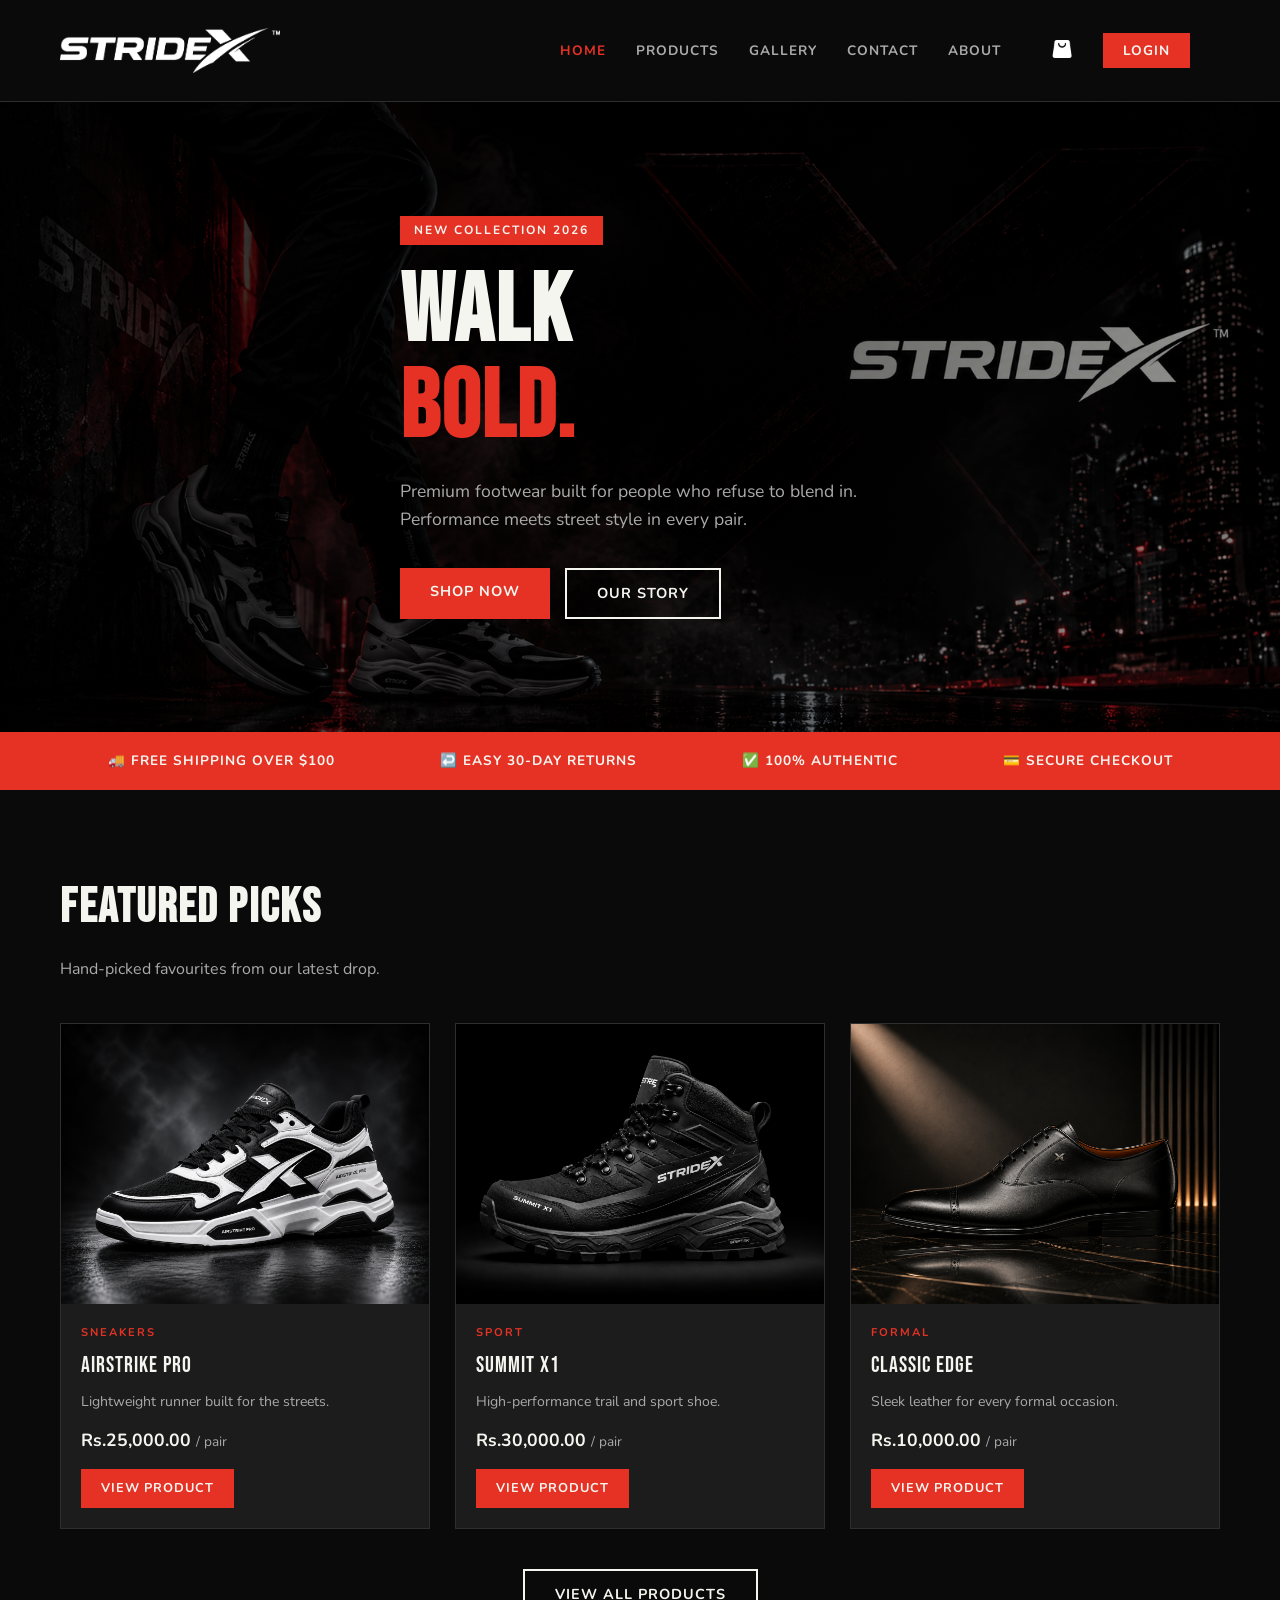
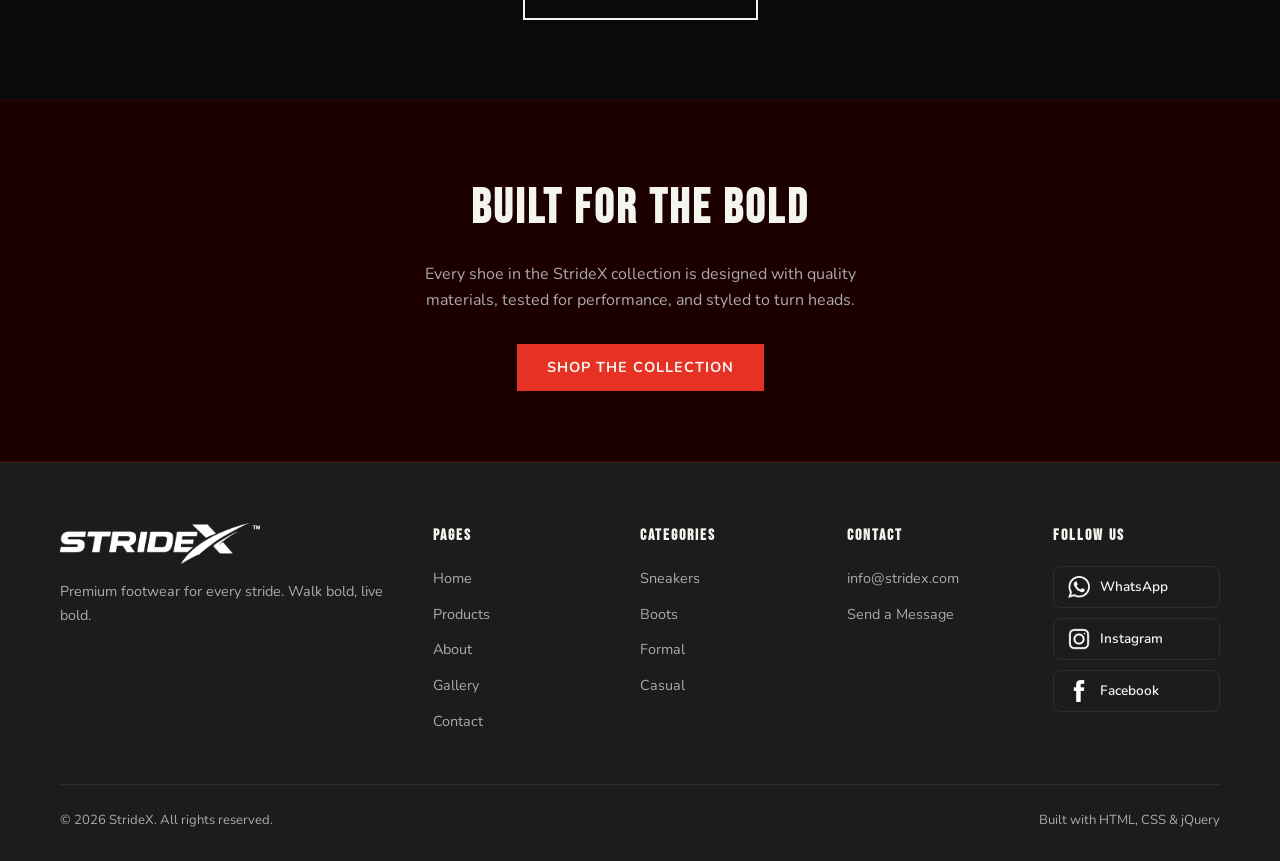
==== commit 6d2faa0e: "final" ====
--- a/index.html
+++ b/index.html
@@ -16,26 +16,35 @@
   <nav class="navbar">
     <div class="container">
       <a href="index.html" class="logo">
-  <img src="Images/Logo/stridex logo.png" alt="StrideX" />
-</a>
-      <ul class="nav-links" id="nav-links">
-        <li><a href="index.html" class="active">Home</a></li>
-  <li><a href="products.html">Products</a></li>
-  <li><a href="gallery.html">Gallery</a></li>
-  <li><a href="contact.html">Contact</a></li>
-  <li><a href="about.html">About</a></li>
-<li>
-  <button class="cart-btn" onclick="toggleCart()">
-    <img src="Images/Icons/shoppingbag.png" class="cart-icon">
-    <span id="cart-count">0</span>
-  </button>
-</li>
-<li>
-  <a href="login.html" class="nav-login-btn">Login</a>
-</li>
-      <button class="hamburger" id="hamburger" aria-label="Open menu">
-        <span></span><span></span><span></span>
-      </button>
+        <img src="Images/Logo/stridex logo.png" alt="StrideX" />
+      </a>
+      <div class="nav-right">
+        <ul class="nav-links" id="nav-links">
+          <li><a href="index.html" class="active">Home</a></li>
+          <li><a href="products.html">Products</a></li>
+          <li><a href="gallery.html">Gallery</a></li>
+          <li><a href="contact.html">Contact</a></li>
+          <li><a href="about.html">About</a></li>
+          <li class="desktop-only-cart">
+            <button class="cart-btn" onclick="toggleCart()">
+              <img src="Images/Icons/shoppingbag.png" class="cart-icon">
+              <span class="cart-count">0</span>
+            </button>
+          </li>
+          <li>
+            <a href="login.html" class="nav-login-btn">Login</a>
+          </li>
+        </ul>
+        <div class="nav-actions">
+          <button class="cart-btn mobile-only-cart" onclick="toggleCart()">
+            <img src="Images/Icons/shoppingbag.png" class="cart-icon">
+            <span class="cart-count">0</span>
+          </button>
+          <button class="hamburger" id="hamburger" aria-label="Open menu">
+            <span></span><span></span><span></span>
+          </button>
+        </div>
+      </div>
     </div>
   </nav>
 
--- a/css/style.css
+++ b/css/style.css
@@ -31,6 +31,7 @@
   font-family: var(--font-body);
   font-size: 16px;
   line-height: 1.6;
+  overflow-x: hidden; /* This stops your page from wiggling left and right! */
 }
 
 a {
@@ -191,7 +192,7 @@
    HERO SECTION
 =========================== */
 .hero{
-    min-height: 90vh;
+    min-height: 70vh;
     display: flex;
     align-items: center;
     background:
@@ -219,11 +220,14 @@
 }
 
 .hero h1 {
-  font-family: var(--font-heading);
-  font-size: 6rem;
-  line-height: 1;
-  letter-spacing: 3px;
-  margin-bottom: 20px;
+    font-size: clamp(2.8rem, 8vw, 6rem);
+}
+.hero h1 {
+    font-family: var(--font-heading);
+    font-size: clamp(2.8rem, 8vw, 6rem);
+    line-height: 1;
+    letter-spacing: 2px;
+    margin-bottom: 20px;
 }
 
 .hero h1 span {
@@ -315,14 +319,13 @@
   overflow: hidden;
   background: #222;
   object-fit: cover;
-  object-position: center;
 }
 
 .shoe-card-img img {
   width: 100%;
   height: 100%;
   object-fit: cover;
-  object-position: center;
+  display: block;
 }
 
 .shoe-card-body {
@@ -1104,7 +1107,6 @@
     border-radius:10px;
     background:#1a1a1a;
     border:1px solid #333;
-    filter:brightness(1.15) contrast(1.1);
 }
 
 .cart-info{
@@ -1348,4 +1350,501 @@
     flex-direction: row;
     flex-wrap: wrap;
   }
-}+}
+
+
+/* ===================================================
+   STRIDEX FINAL MOBILE FIXES (SHRINKS & CENTERS TEXT)
+=================================================== */
+@media (max-width: 640px) {
+  
+  /* This centers your text and keeps it inside the screen */
+  .hero-content {
+    text-align: center;
+    margin: 0 auto;
+    padding: 0 10px;
+  }
+
+  /* This shrinks the giant "WALK BOLD" font so it doesn't break the screen layout */
+  .hero h1 {
+    font-size: 3.2rem !important; 
+    line-height: 1.1;
+    margin-bottom: 15px;
+  }
+
+  /* This centers the paragraphs */
+  .hero p {
+    margin: 0 auto 30px auto;
+    text-align: center;
+    font-size: 1rem;
+  }
+
+  /* This stacks the "Shop Now" and "Our Story" buttons on top of each other */
+  .hero-buttons {
+    flex-direction: column !important;
+    align-items: center;
+    gap: 12px;
+  }
+
+  /* This makes both buttons matching sizes so they look super professional */
+  .hero-buttons .btn {
+    width: 100%;
+    max-width: 260px;
+    text-align: center;
+  }
+}
+
+/* --- Products Page Mobile Layout Fix --- */
+@media (max-width: 640px) {
+  
+  #products-container, 
+  .shoe-grid {
+    grid-template-columns: 1fr !important;
+    gap: 20px;
+    padding: 0 10px;
+  }
+
+  .page-banner h1 {
+    font-size: 2.5rem !important;
+    text-align: center;
+  }
+
+  .page-banner p {
+    text-align: center;
+    font-size: 0.9rem;
+  }
+}
+
+/* MOBILE FIXES */
+@media (max-width: 768px) {
+
+  body {
+    overflow-x: hidden;
+  }
+
+  .hero,
+  .hero-content {
+    padding: 20px;
+    text-align: center;
+  }
+
+  .hero h1 {
+    font-size: 2rem !important;
+    line-height: 1.1;
+  }
+
+  .hero p {
+    font-size: 1rem;
+    line-height: 1.6;
+  }
+
+  .btn,
+  .hero button {
+    width: 100%;
+    max-width: 300px;
+    margin: 10px auto;
+    display: block;
+  }
+
+  .container {
+    width: 95%;
+    padding: 0 15px;
+  }
+
+  .products-grid {
+    grid-template-columns: 1fr !important;
+    gap: 20px;
+  }
+
+  .product-card {
+    width: 100%;
+  }
+
+  img {
+    max-width: 100%;
+    height: auto;
+  }
+
+  .footer-content {
+    flex-direction: column;
+    text-align: center;
+  }
+
+  .nav-links {
+    display: none;
+  }
+
+  .mobile-menu {
+    display: block;
+  }
+}
+
+/* =====================================
+   STRIDEX MOBILE OVERHAUL
+   ADD THIS AT THE VERY END
+===================================== */
+
+@media (max-width: 768px){
+
+  .container{
+    width:100%;
+    padding:0 20px;
+  }
+
+  /* NAVBAR */
+  .navbar{
+    padding:15px 0;
+  }
+
+  .logo img{
+    width:150px;
+    max-height:50px;
+  }
+
+  /* HERO */
+  .hero{
+    min-height:auto;
+    padding:60px 0 50px;
+    text-align:center;
+  }
+
+  .hero-content{
+    max-width:100%;
+    padding:0;
+    margin:auto;
+  }
+
+  .hero-tag{
+    font-size:0.65rem;
+    padding:6px 12px;
+    margin-bottom:15px;
+  }
+
+  .hero h1{
+    font-size:2.8rem !important;
+    line-height:1;
+    letter-spacing:1px;
+    margin-bottom:15px;
+  }
+
+  .hero p{
+    font-size:0.95rem;
+    line-height:1.6;
+    max-width:100%;
+    margin:0 auto 25px;
+  }
+
+  .hero-buttons{
+    flex-direction:column;
+    align-items:center;
+    width:100%;
+  }
+
+  .hero-buttons .btn{
+    width:100%;
+    max-width:280px;
+  }
+
+  .hero-image{
+    display:none;
+  }
+
+  /* FEATURES BAR */
+  .features-strip{
+    padding:15px 0;
+  }
+
+  .features-strip .container{
+    flex-direction:column;
+    gap:12px;
+  }
+
+  .feature-item{
+    font-size:0.75rem;
+    justify-content:center;
+    text-align:center;
+  }
+
+  /* SECTION HEADINGS */
+  .section-title{
+    font-size:2rem;
+    text-align:center;
+  }
+
+  .section-subtitle{
+    text-align:center;
+  }
+
+  /* PRODUCTS */
+  .shoe-grid,
+  #products-container{
+    grid-template-columns:1fr !important;
+    gap:20px;
+  }
+
+  .shoe-card-img{
+    height:240px;
+  }
+
+  .shoe-card-body{
+    padding:16px;
+  }
+
+  /* ABOUT */
+  .about-grid{
+    grid-template-columns:1fr;
+    gap:30px;
+  }
+
+  .about-text{
+    text-align:center;
+  }
+
+  .stats-row{
+    grid-template-columns:1fr;
+  }
+
+  /* TEAM */
+  .team-grid{
+    grid-template-columns:1fr;
+  }
+
+  /* CONTACT */
+  .contact-grid{
+    grid-template-columns:1fr;
+    gap:30px;
+  }
+
+  /* GALLERY */
+  .gallery-grid{
+    grid-template-columns:1fr;
+  }
+
+  .gallery-item,
+  .gallery-item.large{
+    height:220px;
+    grid-column:auto;
+  }
+
+  /* FOOTER */
+  .footer{
+    padding:40px 0 20px;
+  }
+
+  .footer-grid{
+    grid-template-columns:1fr !important;
+    gap:25px;
+    text-align:center;
+  }
+
+  .footer-brand{
+    align-items:center;
+  }
+
+  .footer-brand img{
+    width:180px;
+  }
+
+  .footer-bottom{
+    flex-direction:column;
+    text-align:center;
+  }
+
+  /* CART */
+  .cart-sidebar{
+    width:100%;
+    right:-100%;
+  }
+
+  .cart-sidebar.active{
+    right:0;
+  }
+
+  /* FILTERS */
+  .filter-bar{
+    justify-content:center;
+  }
+
+  .filter-btn{
+    font-size:0.75rem;
+    padding:8px 14px;
+  }
+
+  /* PAGE BANNERS */
+  .page-banner{
+    padding:40px 0;
+    text-align:center;
+  }
+
+  .page-banner h1{
+    font-size:2.5rem;
+  }
+
+  /* FIXES RANDOM OVERFLOW */
+  *{
+    max-width:100%;
+  }
+
+  body,
+  html{
+    overflow-x:hidden;
+  }
+}
+
+@media (max-width: 768px){
+
+  .hero{
+    min-height:auto;
+    padding:50px 0;
+  }
+
+  .hero-content{
+    max-width:100%;
+    text-align:center;
+    padding:0 15px;
+  }
+
+  .hero h1{
+    font-size:2.5rem !important;
+    line-height:1.05;
+  }
+
+  .hero p{
+    font-size:0.95rem;
+    max-width:100%;
+    margin:15px auto;
+  }
+
+  .hero-buttons{
+    display:flex;
+    flex-direction:column;
+    align-items:center;
+    gap:12px;
+  }
+
+  .hero-buttons .btn{
+    width:100%;
+    max-width:260px;
+  }
+
+  .hero-image{
+    display:none;
+  }
+
+  .feature-item{
+    font-size:0.75rem;
+  }
+
+  .shoe-grid,
+  #products-container{
+    grid-template-columns:1fr !important;
+  }
+
+  .footer-grid{
+    grid-template-columns:1fr !important;
+  }
+
+  .cart-sidebar{
+    width:100%;
+  }
+}
+
+/* ===================================================
+   STRIDEX RESPONSIVE NAVBAR & NAV-ACTIONS OVERRIDES
+   =================================================== */
+.nav-right {
+  display: flex;
+  align-items: center;
+  gap: 30px;
+}
+
+.nav-actions {
+  display: flex;
+  align-items: center;
+  gap: 15px;
+}
+
+.desktop-only-cart {
+  display: block;
+}
+
+.mobile-only-cart {
+  display: none;
+}
+
+.cart-count {
+  position: absolute;
+  top: -8px;
+  right: -8px;
+  width: 18px;
+  height: 18px;
+  background: #ff3b30;
+  color: white;
+  border-radius: 50%;
+  font-size: 11px;
+  display: none;
+  align-items: center;
+  justify-content: center;
+}
+
+@media (max-width: 768px) {
+  .nav-right {
+    gap: 0 !important;
+  }
+
+  .hamburger {
+    display: flex !important;
+  }
+
+  .nav-links {
+    display: none !important;
+    flex-direction: column !important;
+    position: absolute !important;
+    top: 100% !important;
+    left: 0 !important;
+    right: 0 !important;
+    background-color: var(--gray) !important;
+    border-top: 1px solid var(--lightgray) !important;
+    border-bottom: 1px solid var(--lightgray) !important;
+    padding: 20px !important;
+    gap: 15px !important;
+    z-index: 998 !important;
+  }
+
+  .nav-links.open {
+    display: flex !important;
+  }
+
+  .nav-links li {
+    width: 100% !important;
+    text-align: center !important;
+  }
+
+  .nav-links li a {
+    display: block !important;
+    width: 100% !important;
+    padding: 10px 0 !important;
+    font-size: 1rem !important;
+  }
+
+  .cart-btn {
+    margin-left: 0 !important;
+  }
+
+  .desktop-only-cart {
+    display: none !important;
+  }
+
+  .mobile-only-cart {
+    display: flex !important;
+  }
+
+  .shoe-card-img {
+    height: auto !important;
+  }
+
+  .shoe-card-img img {
+    height: auto !important;
+  }
+}
+
--- a/css/style.css
+++ b/css/style.css
@@ -31,6 +31,7 @@
   font-family: var(--font-body);
   font-size: 16px;
   line-height: 1.6;
+  overflow-x: hidden; /* This stops your page from wiggling left and right! */
 }
 
 a {
@@ -191,7 +192,7 @@
    HERO SECTION
 =========================== */
 .hero{
-    min-height: 90vh;
+    min-height: 70vh;
     display: flex;
     align-items: center;
     background:
@@ -219,11 +220,14 @@
 }
 
 .hero h1 {
-  font-family: var(--font-heading);
-  font-size: 6rem;
-  line-height: 1;
-  letter-spacing: 3px;
-  margin-bottom: 20px;
+    font-size: clamp(2.8rem, 8vw, 6rem);
+}
+.hero h1 {
+    font-family: var(--font-heading);
+    font-size: clamp(2.8rem, 8vw, 6rem);
+    line-height: 1;
+    letter-spacing: 2px;
+    margin-bottom: 20px;
 }
 
 .hero h1 span {
@@ -315,14 +319,13 @@
   overflow: hidden;
   background: #222;
   object-fit: cover;
-  object-position: center;
 }
 
 .shoe-card-img img {
   width: 100%;
   height: 100%;
   object-fit: cover;
-  object-position: center;
+  display: block;
 }
 
 .shoe-card-body {
@@ -1104,7 +1107,6 @@
     border-radius:10px;
     background:#1a1a1a;
     border:1px solid #333;
-    filter:brightness(1.15) contrast(1.1);
 }
 
 .cart-info{
@@ -1348,4 +1350,501 @@
     flex-direction: row;
     flex-wrap: wrap;
   }
-}+}
+
+
+/* ===================================================
+   STRIDEX FINAL MOBILE FIXES (SHRINKS & CENTERS TEXT)
+=================================================== */
+@media (max-width: 640px) {
+  
+  /* This centers your text and keeps it inside the screen */
+  .hero-content {
+    text-align: center;
+    margin: 0 auto;
+    padding: 0 10px;
+  }
+
+  /* This shrinks the giant "WALK BOLD" font so it doesn't break the screen layout */
+  .hero h1 {
+    font-size: 3.2rem !important; 
+    line-height: 1.1;
+    margin-bottom: 15px;
+  }
+
+  /* This centers the paragraphs */
+  .hero p {
+    margin: 0 auto 30px auto;
+    text-align: center;
+    font-size: 1rem;
+  }
+
+  /* This stacks the "Shop Now" and "Our Story" buttons on top of each other */
+  .hero-buttons {
+    flex-direction: column !important;
+    align-items: center;
+    gap: 12px;
+  }
+
+  /* This makes both buttons matching sizes so they look super professional */
+  .hero-buttons .btn {
+    width: 100%;
+    max-width: 260px;
+    text-align: center;
+  }
+}
+
+/* --- Products Page Mobile Layout Fix --- */
+@media (max-width: 640px) {
+  
+  #products-container, 
+  .shoe-grid {
+    grid-template-columns: 1fr !important;
+    gap: 20px;
+    padding: 0 10px;
+  }
+
+  .page-banner h1 {
+    font-size: 2.5rem !important;
+    text-align: center;
+  }
+
+  .page-banner p {
+    text-align: center;
+    font-size: 0.9rem;
+  }
+}
+
+/* MOBILE FIXES */
+@media (max-width: 768px) {
+
+  body {
+    overflow-x: hidden;
+  }
+
+  .hero,
+  .hero-content {
+    padding: 20px;
+    text-align: center;
+  }
+
+  .hero h1 {
+    font-size: 2rem !important;
+    line-height: 1.1;
+  }
+
+  .hero p {
+    font-size: 1rem;
+    line-height: 1.6;
+  }
+
+  .btn,
+  .hero button {
+    width: 100%;
+    max-width: 300px;
+    margin: 10px auto;
+    display: block;
+  }
+
+  .container {
+    width: 95%;
+    padding: 0 15px;
+  }
+
+  .products-grid {
+    grid-template-columns: 1fr !important;
+    gap: 20px;
+  }
+
+  .product-card {
+    width: 100%;
+  }
+
+  img {
+    max-width: 100%;
+    height: auto;
+  }
+
+  .footer-content {
+    flex-direction: column;
+    text-align: center;
+  }
+
+  .nav-links {
+    display: none;
+  }
+
+  .mobile-menu {
+    display: block;
+  }
+}
+
+/* =====================================
+   STRIDEX MOBILE OVERHAUL
+   ADD THIS AT THE VERY END
+===================================== */
+
+@media (max-width: 768px){
+
+  .container{
+    width:100%;
+    padding:0 20px;
+  }
+
+  /* NAVBAR */
+  .navbar{
+    padding:15px 0;
+  }
+
+  .logo img{
+    width:150px;
+    max-height:50px;
+  }
+
+  /* HERO */
+  .hero{
+    min-height:auto;
+    padding:60px 0 50px;
+    text-align:center;
+  }
+
+  .hero-content{
+    max-width:100%;
+    padding:0;
+    margin:auto;
+  }
+
+  .hero-tag{
+    font-size:0.65rem;
+    padding:6px 12px;
+    margin-bottom:15px;
+  }
+
+  .hero h1{
+    font-size:2.8rem !important;
+    line-height:1;
+    letter-spacing:1px;
+    margin-bottom:15px;
+  }
+
+  .hero p{
+    font-size:0.95rem;
+    line-height:1.6;
+    max-width:100%;
+    margin:0 auto 25px;
+  }
+
+  .hero-buttons{
+    flex-direction:column;
+    align-items:center;
+    width:100%;
+  }
+
+  .hero-buttons .btn{
+    width:100%;
+    max-width:280px;
+  }
+
+  .hero-image{
+    display:none;
+  }
+
+  /* FEATURES BAR */
+  .features-strip{
+    padding:15px 0;
+  }
+
+  .features-strip .container{
+    flex-direction:column;
+    gap:12px;
+  }
+
+  .feature-item{
+    font-size:0.75rem;
+    justify-content:center;
+    text-align:center;
+  }
+
+  /* SECTION HEADINGS */
+  .section-title{
+    font-size:2rem;
+    text-align:center;
+  }
+
+  .section-subtitle{
+    text-align:center;
+  }
+
+  /* PRODUCTS */
+  .shoe-grid,
+  #products-container{
+    grid-template-columns:1fr !important;
+    gap:20px;
+  }
+
+  .shoe-card-img{
+    height:240px;
+  }
+
+  .shoe-card-body{
+    padding:16px;
+  }
+
+  /* ABOUT */
+  .about-grid{
+    grid-template-columns:1fr;
+    gap:30px;
+  }
+
+  .about-text{
+    text-align:center;
+  }
+
+  .stats-row{
+    grid-template-columns:1fr;
+  }
+
+  /* TEAM */
+  .team-grid{
+    grid-template-columns:1fr;
+  }
+
+  /* CONTACT */
+  .contact-grid{
+    grid-template-columns:1fr;
+    gap:30px;
+  }
+
+  /* GALLERY */
+  .gallery-grid{
+    grid-template-columns:1fr;
+  }
+
+  .gallery-item,
+  .gallery-item.large{
+    height:220px;
+    grid-column:auto;
+  }
+
+  /* FOOTER */
+  .footer{
+    padding:40px 0 20px;
+  }
+
+  .footer-grid{
+    grid-template-columns:1fr !important;
+    gap:25px;
+    text-align:center;
+  }
+
+  .footer-brand{
+    align-items:center;
+  }
+
+  .footer-brand img{
+    width:180px;
+  }
+
+  .footer-bottom{
+    flex-direction:column;
+    text-align:center;
+  }
+
+  /* CART */
+  .cart-sidebar{
+    width:100%;
+    right:-100%;
+  }
+
+  .cart-sidebar.active{
+    right:0;
+  }
+
+  /* FILTERS */
+  .filter-bar{
+    justify-content:center;
+  }
+
+  .filter-btn{
+    font-size:0.75rem;
+    padding:8px 14px;
+  }
+
+  /* PAGE BANNERS */
+  .page-banner{
+    padding:40px 0;
+    text-align:center;
+  }
+
+  .page-banner h1{
+    font-size:2.5rem;
+  }
+
+  /* FIXES RANDOM OVERFLOW */
+  *{
+    max-width:100%;
+  }
+
+  body,
+  html{
+    overflow-x:hidden;
+  }
+}
+
+@media (max-width: 768px){
+
+  .hero{
+    min-height:auto;
+    padding:50px 0;
+  }
+
+  .hero-content{
+    max-width:100%;
+    text-align:center;
+    padding:0 15px;
+  }
+
+  .hero h1{
+    font-size:2.5rem !important;
+    line-height:1.05;
+  }
+
+  .hero p{
+    font-size:0.95rem;
+    max-width:100%;
+    margin:15px auto;
+  }
+
+  .hero-buttons{
+    display:flex;
+    flex-direction:column;
+    align-items:center;
+    gap:12px;
+  }
+
+  .hero-buttons .btn{
+    width:100%;
+    max-width:260px;
+  }
+
+  .hero-image{
+    display:none;
+  }
+
+  .feature-item{
+    font-size:0.75rem;
+  }
+
+  .shoe-grid,
+  #products-container{
+    grid-template-columns:1fr !important;
+  }
+
+  .footer-grid{
+    grid-template-columns:1fr !important;
+  }
+
+  .cart-sidebar{
+    width:100%;
+  }
+}
+
+/* ===================================================
+   STRIDEX RESPONSIVE NAVBAR & NAV-ACTIONS OVERRIDES
+   =================================================== */
+.nav-right {
+  display: flex;
+  align-items: center;
+  gap: 30px;
+}
+
+.nav-actions {
+  display: flex;
+  align-items: center;
+  gap: 15px;
+}
+
+.desktop-only-cart {
+  display: block;
+}
+
+.mobile-only-cart {
+  display: none;
+}
+
+.cart-count {
+  position: absolute;
+  top: -8px;
+  right: -8px;
+  width: 18px;
+  height: 18px;
+  background: #ff3b30;
+  color: white;
+  border-radius: 50%;
+  font-size: 11px;
+  display: none;
+  align-items: center;
+  justify-content: center;
+}
+
+@media (max-width: 768px) {
+  .nav-right {
+    gap: 0 !important;
+  }
+
+  .hamburger {
+    display: flex !important;
+  }
+
+  .nav-links {
+    display: none !important;
+    flex-direction: column !important;
+    position: absolute !important;
+    top: 100% !important;
+    left: 0 !important;
+    right: 0 !important;
+    background-color: var(--gray) !important;
+    border-top: 1px solid var(--lightgray) !important;
+    border-bottom: 1px solid var(--lightgray) !important;
+    padding: 20px !important;
+    gap: 15px !important;
+    z-index: 998 !important;
+  }
+
+  .nav-links.open {
+    display: flex !important;
+  }
+
+  .nav-links li {
+    width: 100% !important;
+    text-align: center !important;
+  }
+
+  .nav-links li a {
+    display: block !important;
+    width: 100% !important;
+    padding: 10px 0 !important;
+    font-size: 1rem !important;
+  }
+
+  .cart-btn {
+    margin-left: 0 !important;
+  }
+
+  .desktop-only-cart {
+    display: none !important;
+  }
+
+  .mobile-only-cart {
+    display: flex !important;
+  }
+
+  .shoe-card-img {
+    height: auto !important;
+  }
+
+  .shoe-card-img img {
+    height: auto !important;
+  }
+}
+
--- a/css/style.css
+++ b/css/style.css
@@ -31,6 +31,7 @@
   font-family: var(--font-body);
   font-size: 16px;
   line-height: 1.6;
+  overflow-x: hidden; /* This stops your page from wiggling left and right! */
 }
 
 a {
@@ -191,7 +192,7 @@
    HERO SECTION
 =========================== */
 .hero{
-    min-height: 90vh;
+    min-height: 70vh;
     display: flex;
     align-items: center;
     background:
@@ -219,11 +220,14 @@
 }
 
 .hero h1 {
-  font-family: var(--font-heading);
-  font-size: 6rem;
-  line-height: 1;
-  letter-spacing: 3px;
-  margin-bottom: 20px;
+    font-size: clamp(2.8rem, 8vw, 6rem);
+}
+.hero h1 {
+    font-family: var(--font-heading);
+    font-size: clamp(2.8rem, 8vw, 6rem);
+    line-height: 1;
+    letter-spacing: 2px;
+    margin-bottom: 20px;
 }
 
 .hero h1 span {
@@ -315,14 +319,13 @@
   overflow: hidden;
   background: #222;
   object-fit: cover;
-  object-position: center;
 }
 
 .shoe-card-img img {
   width: 100%;
   height: 100%;
   object-fit: cover;
-  object-position: center;
+  display: block;
 }
 
 .shoe-card-body {
@@ -1104,7 +1107,6 @@
     border-radius:10px;
     background:#1a1a1a;
     border:1px solid #333;
-    filter:brightness(1.15) contrast(1.1);
 }
 
 .cart-info{
@@ -1348,4 +1350,501 @@
     flex-direction: row;
     flex-wrap: wrap;
   }
-}+}
+
+
+/* ===================================================
+   STRIDEX FINAL MOBILE FIXES (SHRINKS & CENTERS TEXT)
+=================================================== */
+@media (max-width: 640px) {
+  
+  /* This centers your text and keeps it inside the screen */
+  .hero-content {
+    text-align: center;
+    margin: 0 auto;
+    padding: 0 10px;
+  }
+
+  /* This shrinks the giant "WALK BOLD" font so it doesn't break the screen layout */
+  .hero h1 {
+    font-size: 3.2rem !important; 
+    line-height: 1.1;
+    margin-bottom: 15px;
+  }
+
+  /* This centers the paragraphs */
+  .hero p {
+    margin: 0 auto 30px auto;
+    text-align: center;
+    font-size: 1rem;
+  }
+
+  /* This stacks the "Shop Now" and "Our Story" buttons on top of each other */
+  .hero-buttons {
+    flex-direction: column !important;
+    align-items: center;
+    gap: 12px;
+  }
+
+  /* This makes both buttons matching sizes so they look super professional */
+  .hero-buttons .btn {
+    width: 100%;
+    max-width: 260px;
+    text-align: center;
+  }
+}
+
+/* --- Products Page Mobile Layout Fix --- */
+@media (max-width: 640px) {
+  
+  #products-container, 
+  .shoe-grid {
+    grid-template-columns: 1fr !important;
+    gap: 20px;
+    padding: 0 10px;
+  }
+
+  .page-banner h1 {
+    font-size: 2.5rem !important;
+    text-align: center;
+  }
+
+  .page-banner p {
+    text-align: center;
+    font-size: 0.9rem;
+  }
+}
+
+/* MOBILE FIXES */
+@media (max-width: 768px) {
+
+  body {
+    overflow-x: hidden;
+  }
+
+  .hero,
+  .hero-content {
+    padding: 20px;
+    text-align: center;
+  }
+
+  .hero h1 {
+    font-size: 2rem !important;
+    line-height: 1.1;
+  }
+
+  .hero p {
+    font-size: 1rem;
+    line-height: 1.6;
+  }
+
+  .btn,
+  .hero button {
+    width: 100%;
+    max-width: 300px;
+    margin: 10px auto;
+    display: block;
+  }
+
+  .container {
+    width: 95%;
+    padding: 0 15px;
+  }
+
+  .products-grid {
+    grid-template-columns: 1fr !important;
+    gap: 20px;
+  }
+
+  .product-card {
+    width: 100%;
+  }
+
+  img {
+    max-width: 100%;
+    height: auto;
+  }
+
+  .footer-content {
+    flex-direction: column;
+    text-align: center;
+  }
+
+  .nav-links {
+    display: none;
+  }
+
+  .mobile-menu {
+    display: block;
+  }
+}
+
+/* =====================================
+   STRIDEX MOBILE OVERHAUL
+   ADD THIS AT THE VERY END
+===================================== */
+
+@media (max-width: 768px){
+
+  .container{
+    width:100%;
+    padding:0 20px;
+  }
+
+  /* NAVBAR */
+  .navbar{
+    padding:15px 0;
+  }
+
+  .logo img{
+    width:150px;
+    max-height:50px;
+  }
+
+  /* HERO */
+  .hero{
+    min-height:auto;
+    padding:60px 0 50px;
+    text-align:center;
+  }
+
+  .hero-content{
+    max-width:100%;
+    padding:0;
+    margin:auto;
+  }
+
+  .hero-tag{
+    font-size:0.65rem;
+    padding:6px 12px;
+    margin-bottom:15px;
+  }
+
+  .hero h1{
+    font-size:2.8rem !important;
+    line-height:1;
+    letter-spacing:1px;
+    margin-bottom:15px;
+  }
+
+  .hero p{
+    font-size:0.95rem;
+    line-height:1.6;
+    max-width:100%;
+    margin:0 auto 25px;
+  }
+
+  .hero-buttons{
+    flex-direction:column;
+    align-items:center;
+    width:100%;
+  }
+
+  .hero-buttons .btn{
+    width:100%;
+    max-width:280px;
+  }
+
+  .hero-image{
+    display:none;
+  }
+
+  /* FEATURES BAR */
+  .features-strip{
+    padding:15px 0;
+  }
+
+  .features-strip .container{
+    flex-direction:column;
+    gap:12px;
+  }
+
+  .feature-item{
+    font-size:0.75rem;
+    justify-content:center;
+    text-align:center;
+  }
+
+  /* SECTION HEADINGS */
+  .section-title{
+    font-size:2rem;
+    text-align:center;
+  }
+
+  .section-subtitle{
+    text-align:center;
+  }
+
+  /* PRODUCTS */
+  .shoe-grid,
+  #products-container{
+    grid-template-columns:1fr !important;
+    gap:20px;
+  }
+
+  .shoe-card-img{
+    height:240px;
+  }
+
+  .shoe-card-body{
+    padding:16px;
+  }
+
+  /* ABOUT */
+  .about-grid{
+    grid-template-columns:1fr;
+    gap:30px;
+  }
+
+  .about-text{
+    text-align:center;
+  }
+
+  .stats-row{
+    grid-template-columns:1fr;
+  }
+
+  /* TEAM */
+  .team-grid{
+    grid-template-columns:1fr;
+  }
+
+  /* CONTACT */
+  .contact-grid{
+    grid-template-columns:1fr;
+    gap:30px;
+  }
+
+  /* GALLERY */
+  .gallery-grid{
+    grid-template-columns:1fr;
+  }
+
+  .gallery-item,
+  .gallery-item.large{
+    height:220px;
+    grid-column:auto;
+  }
+
+  /* FOOTER */
+  .footer{
+    padding:40px 0 20px;
+  }
+
+  .footer-grid{
+    grid-template-columns:1fr !important;
+    gap:25px;
+    text-align:center;
+  }
+
+  .footer-brand{
+    align-items:center;
+  }
+
+  .footer-brand img{
+    width:180px;
+  }
+
+  .footer-bottom{
+    flex-direction:column;
+    text-align:center;
+  }
+
+  /* CART */
+  .cart-sidebar{
+    width:100%;
+    right:-100%;
+  }
+
+  .cart-sidebar.active{
+    right:0;
+  }
+
+  /* FILTERS */
+  .filter-bar{
+    justify-content:center;
+  }
+
+  .filter-btn{
+    font-size:0.75rem;
+    padding:8px 14px;
+  }
+
+  /* PAGE BANNERS */
+  .page-banner{
+    padding:40px 0;
+    text-align:center;
+  }
+
+  .page-banner h1{
+    font-size:2.5rem;
+  }
+
+  /* FIXES RANDOM OVERFLOW */
+  *{
+    max-width:100%;
+  }
+
+  body,
+  html{
+    overflow-x:hidden;
+  }
+}
+
+@media (max-width: 768px){
+
+  .hero{
+    min-height:auto;
+    padding:50px 0;
+  }
+
+  .hero-content{
+    max-width:100%;
+    text-align:center;
+    padding:0 15px;
+  }
+
+  .hero h1{
+    font-size:2.5rem !important;
+    line-height:1.05;
+  }
+
+  .hero p{
+    font-size:0.95rem;
+    max-width:100%;
+    margin:15px auto;
+  }
+
+  .hero-buttons{
+    display:flex;
+    flex-direction:column;
+    align-items:center;
+    gap:12px;
+  }
+
+  .hero-buttons .btn{
+    width:100%;
+    max-width:260px;
+  }
+
+  .hero-image{
+    display:none;
+  }
+
+  .feature-item{
+    font-size:0.75rem;
+  }
+
+  .shoe-grid,
+  #products-container{
+    grid-template-columns:1fr !important;
+  }
+
+  .footer-grid{
+    grid-template-columns:1fr !important;
+  }
+
+  .cart-sidebar{
+    width:100%;
+  }
+}
+
+/* ===================================================
+   STRIDEX RESPONSIVE NAVBAR & NAV-ACTIONS OVERRIDES
+   =================================================== */
+.nav-right {
+  display: flex;
+  align-items: center;
+  gap: 30px;
+}
+
+.nav-actions {
+  display: flex;
+  align-items: center;
+  gap: 15px;
+}
+
+.desktop-only-cart {
+  display: block;
+}
+
+.mobile-only-cart {
+  display: none;
+}
+
+.cart-count {
+  position: absolute;
+  top: -8px;
+  right: -8px;
+  width: 18px;
+  height: 18px;
+  background: #ff3b30;
+  color: white;
+  border-radius: 50%;
+  font-size: 11px;
+  display: none;
+  align-items: center;
+  justify-content: center;
+}
+
+@media (max-width: 768px) {
+  .nav-right {
+    gap: 0 !important;
+  }
+
+  .hamburger {
+    display: flex !important;
+  }
+
+  .nav-links {
+    display: none !important;
+    flex-direction: column !important;
+    position: absolute !important;
+    top: 100% !important;
+    left: 0 !important;
+    right: 0 !important;
+    background-color: var(--gray) !important;
+    border-top: 1px solid var(--lightgray) !important;
+    border-bottom: 1px solid var(--lightgray) !important;
+    padding: 20px !important;
+    gap: 15px !important;
+    z-index: 998 !important;
+  }
+
+  .nav-links.open {
+    display: flex !important;
+  }
+
+  .nav-links li {
+    width: 100% !important;
+    text-align: center !important;
+  }
+
+  .nav-links li a {
+    display: block !important;
+    width: 100% !important;
+    padding: 10px 0 !important;
+    font-size: 1rem !important;
+  }
+
+  .cart-btn {
+    margin-left: 0 !important;
+  }
+
+  .desktop-only-cart {
+    display: none !important;
+  }
+
+  .mobile-only-cart {
+    display: flex !important;
+  }
+
+  .shoe-card-img {
+    height: auto !important;
+  }
+
+  .shoe-card-img img {
+    height: auto !important;
+  }
+}
+
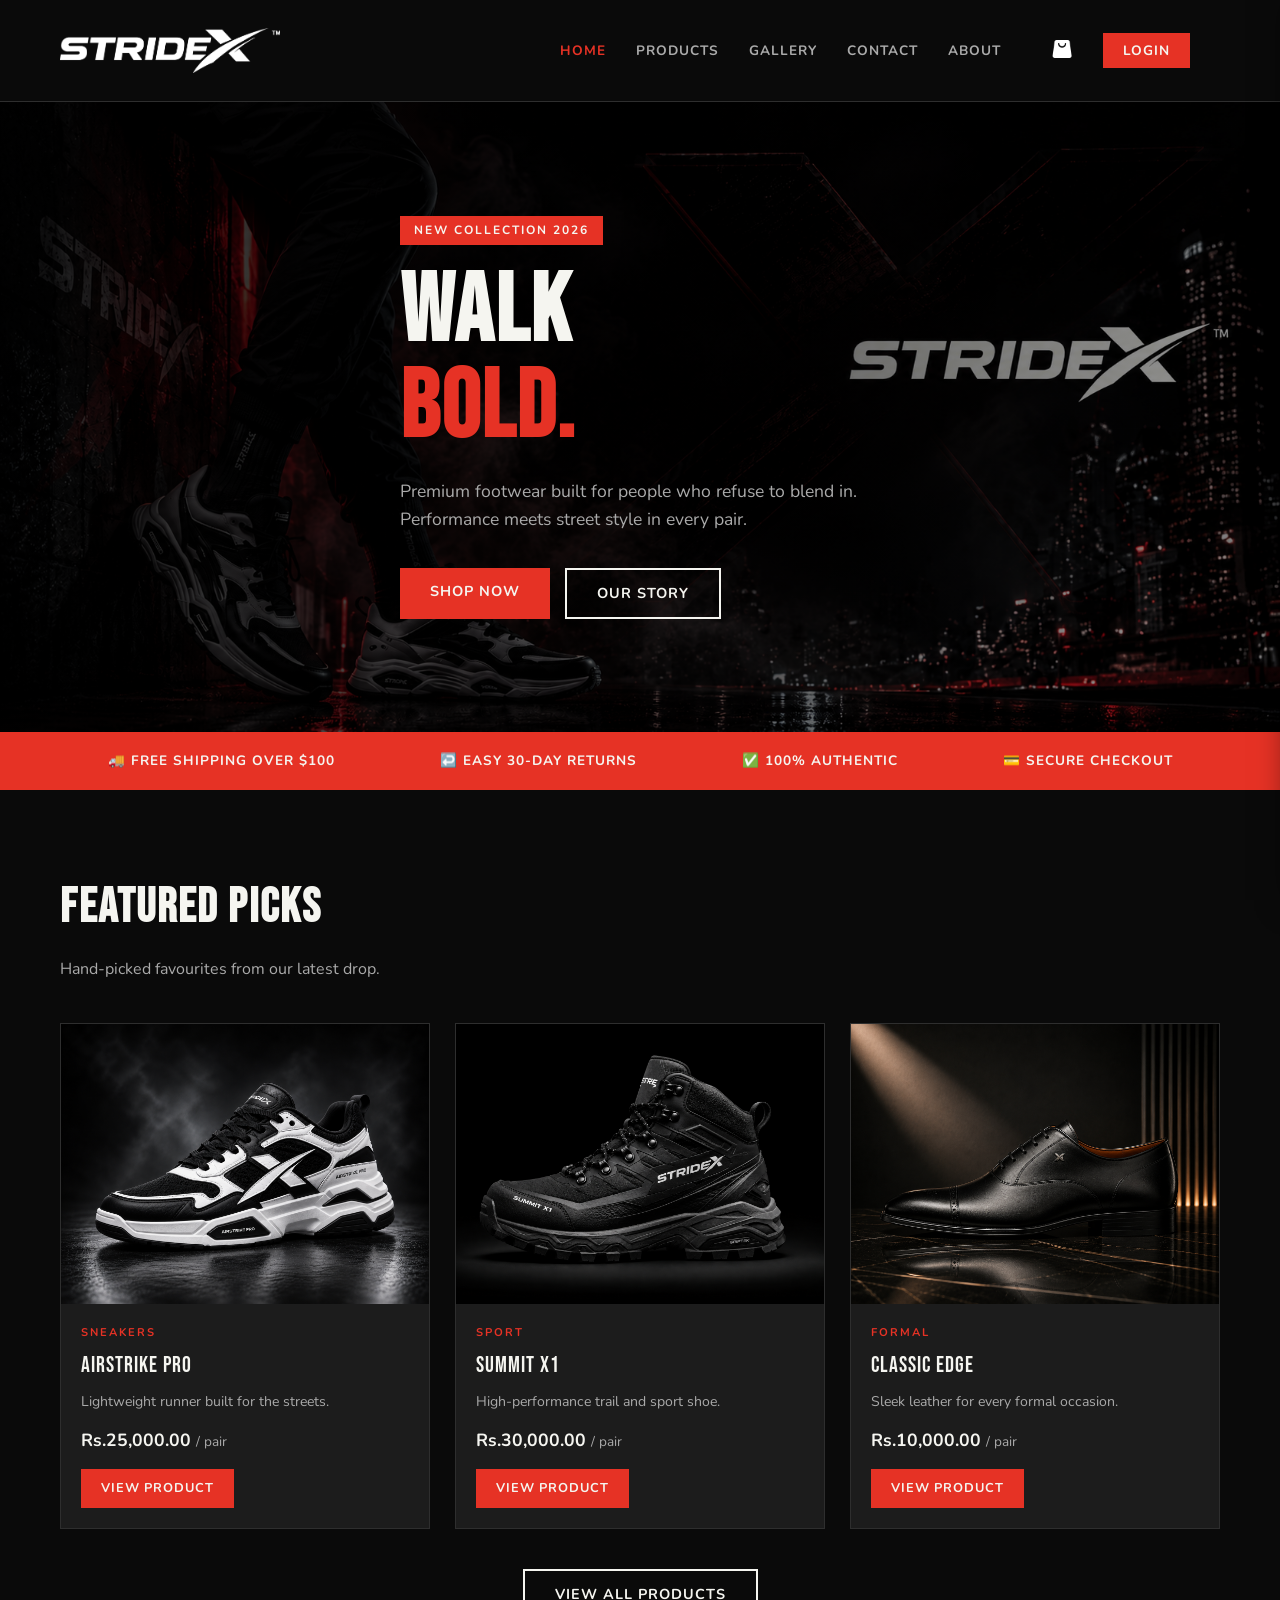
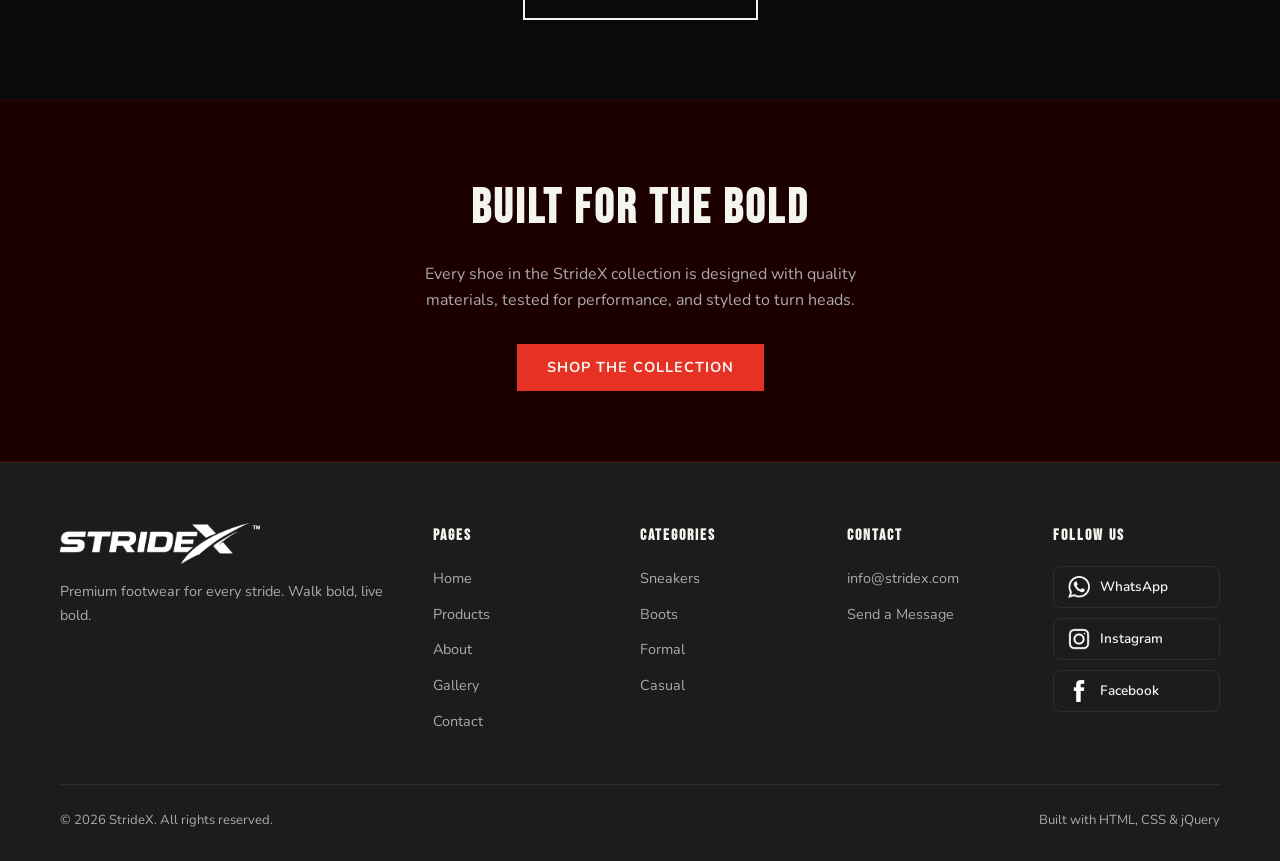
==== commit 42c0df34: "1" ====
--- a/index.html
+++ b/index.html
@@ -3,11 +3,9 @@
 <head>
   <meta charset="UTF-8" />
   <meta name="viewport" content="width=device-width, initial-scale=1.0" />
-  <title>StrideX – Walk Bold</title>
+  <title>StrideX – Walk Bold | Premium Footwear</title>
+  <meta name="description" content="Explore StrideX - premium performance and street style footwear built for those who refuse to blend in. Walk bold, live bold." />
   <link rel="stylesheet" href="css/style.css" />
-<title>About – StrideX</title>
-  <link rel="stylesheet" href="css/style.css" />
-<link rel="stylesheet" href="css/style.css" />
   <link rel="icon" type="image/png" href="Images/Logo/stridex logo x.png" />
 </head>
 <body>
@@ -157,10 +155,10 @@
         <div class="footer-col">
           <h4>Categories</h4>
           <ul>
-            <li><a href="products.html">Sneakers</a></li>
-            <li><a href="products.html">Boots</a></li>
-            <li><a href="products.html">Formal</a></li>
-            <li><a href="products.html">Casual</a></li>
+            <li><a href="products.html?category=sneakers">Sneakers</a></li>
+            <li><a href="products.html?category=Boots">Boots</a></li>
+            <li><a href="products.html?category=formal">Formal</a></li>
+            <li><a href="products.html?category=casual">Casual</a></li>
           </ul>
         </div>
         <div class="footer-col">
--- a/css/style.css
+++ b/css/style.css
@@ -1042,153 +1042,315 @@
    CART SIDEBAR
 =========================== */
 
-.cart-sidebar{
-    position:fixed;
-    top:0;
-    right:-400px;
-    width:370px;
-    height:100vh;
-    background:#0f0f0f;
-    border-left:1px solid #222;
-    z-index:9999;
-    transition:0.4s;
-    display:flex;
-    flex-direction:column;
-}
-
-.cart-sidebar.active{
-    right:0;
+.cart-sidebar {
+  position: fixed;
+  top: 0;
+  right: -420px;
+  width: 400px;
+  height: 100vh;
+  background: rgba(15, 15, 15, 0.82);
+  backdrop-filter: blur(24px);
+  -webkit-backdrop-filter: blur(24px);
+  border-left: 1px solid rgba(255, 255, 255, 0.08);
+  z-index: 9999;
+  transition: transform 0.4s cubic-bezier(0.16, 1, 0.3, 1);
+  display: flex;
+  flex-direction: column;
+  box-shadow: -10px 0 30px rgba(0, 0, 0, 0.6);
+  transform: translateX(0);
+}
+
+.cart-sidebar.active {
+  transform: translateX(-420px);
 }
 
 
 /* HEADER */
 
-.cart-header{
-    padding:24px;
-    border-bottom:1px solid #222;
-    display:flex;
-    justify-content:space-between;
-    align-items:center;
-}
-
-.cart-header h2{
-    color:white;
-    font-size:1.3rem;
-}
-
-
-/* ITEMS */
-
-.cart-items{
-    flex:1;
-    overflow-y:auto;
-    padding:20px;
-    display:flex;
-    flex-direction:column;
-    gap:16px;
+.cart-header {
+  padding: 24px 30px;
+  border-bottom: 1px solid rgba(255, 255, 255, 0.05);
+  display: flex;
+  justify-content: space-between;
+  align-items: center;
+}
+
+.cart-header h2 {
+  font-family: var(--font-heading);
+  color: var(--white);
+  font-size: 1.6rem;
+  letter-spacing: 1px;
+}
+
+.close-cart-btn {
+  background: rgba(255, 255, 255, 0.05);
+  border: none;
+  color: var(--white);
+  font-size: 18px;
+  cursor: pointer;
+  width: 32px;
+  height: 32px;
+  border-radius: 50%;
+  display: flex;
+  align-items: center;
+  justify-content: center;
+  transition: background 0.2s, transform 0.2s, color 0.2s;
+}
+
+.close-cart-btn:hover {
+  background: rgba(255, 255, 255, 0.15);
+  transform: scale(1.05);
+  color: var(--red);
+}
+
+
+/* ITEMS CONTAINER */
+
+.cart-items {
+  flex: 1;
+  overflow-y: auto;
+  padding: 30px;
+  display: flex;
+  flex-direction: column;
+  gap: 20px;
+}
+
+.cart-items::-webkit-scrollbar {
+  width: 6px;
+}
+
+.cart-items::-webkit-scrollbar-track {
+  background: transparent;
+}
+
+.cart-items::-webkit-scrollbar-thumb {
+  background: rgba(255, 255, 255, 0.1);
+  border-radius: 3px;
+}
+
+.cart-items::-webkit-scrollbar-thumb:hover {
+  background: rgba(255, 255, 255, 0.2);
 }
 
 
 /* ITEM CARD */
 
-.cart-item-simple{
-    display:flex;
-    gap:14px;
-    background:#171717;
-    border:1px solid #222;
-    border-radius:14px;
-    padding:12px;
-}
-
-.cart-thumb{
-    width:90px;
-    height:90px;
-    object-fit:cover;
-    border-radius:10px;
-    background:#1a1a1a;
-    border:1px solid #333;
-}
-
-.cart-info{
-    flex:1;
-    display:flex;
-    flex-direction:column;
-    justify-content:center;
-}
-
-.cart-item-name{
-    color:white;
-    font-size:1rem;
-    font-weight:600;
-    margin-bottom:6px;
-}
-
-.cart-item-qty{
-    color:#999;
-    font-size:0.85rem;
-    margin-bottom:8px;
-}
-
-.cart-item-price{
-    color:#ff3b30;
-    font-weight:700;
+.cart-item-simple {
+  display: flex;
+  gap: 16px;
+  background: rgba(255, 255, 255, 0.02);
+  border: 1px solid rgba(255, 255, 255, 0.04);
+  border-radius: 16px;
+  padding: 16px;
+  transition: border-color 0.3s, background 0.3s;
+}
+
+.cart-item-simple:hover {
+  background: rgba(255, 255, 255, 0.04);
+  border-color: rgba(255, 255, 255, 0.08);
+}
+
+.cart-thumb {
+  width: 80px;
+  height: 80px;
+  object-fit: cover;
+  border-radius: 12px;
+  background: #111;
+  border: 1px solid rgba(255, 255, 255, 0.08);
+}
+
+.cart-info {
+  flex: 1;
+  display: flex;
+  flex-direction: column;
+}
+
+.cart-item-name {
+  color: var(--white);
+  font-size: 0.95rem;
+  font-weight: 700;
+  margin: 0;
+}
+
+.cart-item-price {
+  color: #ff3b30;
+  font-weight: 700;
+  font-size: 0.95rem;
+}
+
+/* Quantity Adjusters */
+.cart-qty-controls {
+  display: flex;
+  align-items: center;
+  background: rgba(255, 255, 255, 0.04);
+  border-radius: 8px;
+  width: fit-content;
+  border: 1px solid rgba(255, 255, 255, 0.04);
+}
+
+.qty-btn {
+  background: none;
+  border: none;
+  color: var(--white);
+  font-size: 14px;
+  width: 28px;
+  height: 28px;
+  cursor: pointer;
+  display: flex;
+  align-items: center;
+  justify-content: center;
+  transition: background 0.2s;
+  border-radius: 6px;
+}
+
+.qty-btn:hover {
+  background: rgba(255, 255, 255, 0.08);
+}
+
+.qty-val {
+  font-size: 0.85rem;
+  font-weight: 700;
+  color: var(--white);
+  padding: 0 8px;
+  min-width: 20px;
+  text-align: center;
+}
+
+/* Empty Cart State */
+.cart-empty-state {
+  text-align: center;
+  padding: 40px 10px;
+  display: flex;
+  flex-direction: column;
+  align-items: center;
+  justify-content: center;
+  height: 100%;
+}
+
+.empty-cart-icon {
+  font-size: 3.5rem;
+  margin-bottom: 20px;
+  opacity: 0.7;
+}
+
+.empty-title {
+  font-family: var(--font-heading);
+  font-size: 1.8rem;
+  letter-spacing: 1px;
+  color: var(--white);
+  margin-bottom: 10px;
+}
+
+.empty-desc {
+  color: var(--textgray);
+  font-size: 0.9rem;
+  line-height: 1.6;
+  margin-bottom: 25px;
+  max-width: 280px;
+}
+
+.empty-shop-btn {
+  padding: 10px 24px;
+  font-size: 0.8rem;
+  border-radius: 8px;
+  cursor: pointer;
 }
 
 
 /* FOOTER */
 
-.cart-footer{
-    padding:20px;
-    border-top:1px solid #222;
-    background:#111;
-}
-
-.cart-total{
-    display:flex;
-    justify-content:space-between;
-    color:white;
-    margin-bottom:16px;
-}
-
-.checkout-btn{
-    width:100%;
-    height:52px;
-    border:none;
-    background:#ff3b30;
-    color:white;
-    font-weight:700;
-    border-radius:12px;
-    cursor:pointer;
-}
-
-
-/* CART BUTTON */
-
-.cart-btn{
-    background:none;
-    border:none;
-    cursor:pointer;
-    position:relative;
-    margin-left:20px;
-}
-
-.cart-btn img{
-    width:22px;
-}
-
-#cart-count{
-    position:absolute;
-    top:-8px;
-    right:-8px;
-    width:18px;
-    height:18px;
-    background:#ff3b30;
-    color:white;
-    border-radius:50%;
-    font-size:11px;
-    display:none;
-    align-items:center;
-    justify-content:center;
+.cart-footer {
+  padding: 24px 30px;
+  border-top: 1px solid rgba(255, 255, 255, 0.05);
+  background: rgba(10, 10, 10, 0.85);
+}
+
+.cart-total {
+  display: flex;
+  justify-content: space-between;
+  align-items: center;
+  color: var(--white);
+  margin-bottom: 20px;
+}
+
+.cart-total span:first-child {
+  font-size: 0.85rem;
+  text-transform: uppercase;
+  letter-spacing: 1px;
+  color: var(--textgray);
+}
+
+.cart-total span:last-child {
+  font-size: 1.3rem;
+  font-weight: 700;
+  color: #ff3b30;
+}
+
+.checkout-btn {
+  width: 100%;
+  height: 50px;
+  border: none;
+  background: linear-gradient(135deg, #ff3b30 0%, #c0281d 100%);
+  color: white;
+  font-family: var(--font-body);
+  font-weight: 700;
+  font-size: 0.95rem;
+  letter-spacing: 1px;
+  text-transform: uppercase;
+  border-radius: 10px;
+  cursor: pointer;
+  transition: all 0.3s ease;
+  box-shadow: 0 4px 15px rgba(255, 59, 48, 0.2);
+  display: flex;
+  align-items: center;
+  justify-content: center;
+}
+
+.checkout-btn:hover {
+  transform: translateY(-2px);
+  box-shadow: 0 6px 20px rgba(255, 59, 48, 0.4);
+}
+
+.checkout-btn:active {
+  transform: translateY(0);
+}
+
+.checkout-btn.disabled {
+  background: #222 !important;
+  color: #555 !important;
+  cursor: not-allowed;
+  box-shadow: none;
+  transform: none;
+}
+
+
+/* CART HEADER ICON BUTTON */
+
+.cart-btn {
+  background: none;
+  border: none;
+  cursor: pointer;
+  position: relative;
+  margin-left: 20px;
+}
+
+.cart-btn img {
+  width: 22px;
+}
+
+#cart-count {
+  position: absolute;
+  top: -8px;
+  right: -8px;
+  width: 18px;
+  height: 18px;
+  background: #ff3b30;
+  color: white;
+  border-radius: 50%;
+  font-size: 11px;
+  display: none;
+  align-items: center;
+  justify-content: center;
 }
 
 /* ===========================
@@ -1349,6 +1511,7 @@
   .social-icons {
     flex-direction: row;
     flex-wrap: wrap;
+    justify-content: center;
   }
 }
 
@@ -1645,6 +1808,10 @@
     width:180px;
   }
 
+  .social-icons{
+    align-items:center;
+  }
+
   .footer-bottom{
     flex-direction:column;
     text-align:center;
@@ -1654,10 +1821,11 @@
   .cart-sidebar{
     width:100%;
     right:-100%;
+    transform: translateX(0);
   }
 
   .cart-sidebar.active{
-    right:0;
+    transform: translateX(-100%);
   }
 
   /* FILTERS */
@@ -1846,5 +2014,338 @@
   .shoe-card-img img {
     height: auto !important;
   }
-}
-
+
+  .hero {
+    min-height: auto !important;
+    padding: 80px 0 !important;
+    background: 
+      linear-gradient(rgba(0, 0, 0, 0.75), rgba(0, 0, 0, 0.85)), 
+      url('../Images/BG/1.jpg') !important;
+    background-position: left center !important;
+    background-size: cover !important;
+  }
+}
+
+/* ===================================================
+   STRIDEX SEARCH, SORT, AND CHECKOUT MODAL STYLES
+   =================================================== */
+
+/* Search & Sort Controls Layout */
+.filter-bar {
+  display: flex;
+  justify-content: space-between;
+  align-items: center;
+  gap: 20px;
+  flex-wrap: wrap;
+  margin-bottom: 40px;
+  margin-top: 40px;
+}
+
+.filter-group {
+  display: flex;
+  gap: 10px;
+  flex-wrap: wrap;
+}
+
+.filter-controls {
+  display: flex;
+  align-items: center;
+  gap: 15px;
+  flex-wrap: wrap;
+}
+
+/* Search Box Styling */
+.search-box {
+  position: relative;
+  min-width: 240px;
+}
+
+.search-box input {
+  width: 100%;
+  background-color: var(--gray);
+  border: 1px solid var(--lightgray);
+  color: var(--white);
+  padding: 10px 40px 10px 16px;
+  font-family: var(--font-body);
+  font-size: 0.9rem;
+  border-radius: 8px;
+  outline: none;
+  transition: border-color 0.3s, box-shadow 0.3s;
+}
+
+.search-box input:focus {
+  border-color: var(--red);
+  box-shadow: 0 0 0 2px rgba(230, 50, 37, 0.2);
+}
+
+.search-icon {
+  position: absolute;
+  right: 14px;
+  top: 50%;
+  transform: translateY(-50%);
+  color: var(--textgray);
+  font-size: 0.95rem;
+  pointer-events: none;
+}
+
+/* Sort Box Styling */
+.sort-box select {
+  background-color: var(--gray);
+  border: 1px solid var(--lightgray);
+  color: var(--white);
+  padding: 10px 36px 10px 16px;
+  font-family: var(--font-body);
+  font-size: 0.9rem;
+  border-radius: 8px;
+  outline: none;
+  cursor: pointer;
+  transition: border-color 0.3s;
+  appearance: none; /* remove default arrow */
+  background-image: url("data:image/svg+xml;charset=UTF-8,%3Csvg xmlns='http://www.w3.org/2000/svg' viewBox='0 0 24 24' fill='none' stroke='%23aaaaaa' stroke-width='2' stroke-linecap='round' stroke-linejoin='round'%3E%3Cpolyline points='6 9 12 15 18 9'%3E%3C/polyline%3E%3C/svg%3E");
+  background-repeat: no-repeat;
+  background-position: right 14px center;
+  background-size: 14px;
+}
+
+.sort-box select:focus {
+  border-color: var(--red);
+}
+
+.sort-box select option {
+  background-color: var(--gray);
+  color: var(--white);
+}
+
+/* Checkout Modal Styling */
+.checkout-modal {
+  position: fixed;
+  inset: 0;
+  background-color: rgba(0, 0, 0, 0.7);
+  backdrop-filter: blur(8px);
+  -webkit-backdrop-filter: blur(8px);
+  display: flex;
+  align-items: center;
+  justify-content: center;
+  z-index: 10000;
+  opacity: 0;
+  visibility: hidden;
+  pointer-events: none;
+  transition: opacity 0.3s ease, visibility 0.3s ease;
+}
+
+.checkout-modal.active {
+  opacity: 1;
+  visibility: visible;
+  pointer-events: all;
+}
+
+.checkout-modal .modal-content {
+  background-color: #0f0f0f;
+  border: 1px solid #2e2e2e;
+  border-radius: 16px;
+  width: 90%;
+  max-width: 500px;
+  max-height: 90vh;
+  overflow-y: auto;
+  padding: 30px;
+  position: relative;
+  box-shadow: 0 20px 40px rgba(0, 0, 0, 0.6);
+  transform: scale(0.95);
+  transition: transform 0.3s cubic-bezier(0.16, 1, 0.3, 1);
+}
+
+.checkout-modal.active .modal-content {
+  transform: scale(1);
+}
+
+.checkout-modal .modal-header {
+  display: flex;
+  justify-content: space-between;
+  align-items: center;
+  margin-bottom: 24px;
+  border-bottom: 1px solid #222;
+  padding-bottom: 15px;
+}
+
+.checkout-modal .modal-header h2 {
+  font-family: var(--font-heading);
+  font-size: 1.8rem;
+  letter-spacing: 1px;
+  color: var(--white);
+  margin: 0;
+}
+
+.close-modal-btn {
+  background: none;
+  border: none;
+  color: var(--textgray);
+  font-size: 1.5rem;
+  cursor: pointer;
+  transition: color 0.2s;
+  padding: 4px;
+  line-height: 1;
+}
+
+.close-modal-btn:hover {
+  color: var(--red);
+}
+
+/* Modal Form Styles */
+.form-group-modal {
+  margin-bottom: 20px;
+}
+
+.form-group-modal label {
+  display: block;
+  font-size: 0.8rem;
+  font-weight: 700;
+  text-transform: uppercase;
+  letter-spacing: 1px;
+  color: var(--textgray);
+  margin-bottom: 8px;
+}
+
+.form-group-modal input,
+.form-group-modal textarea {
+  width: 100%;
+  background-color: #171717;
+  border: 1px solid #2e2e2e;
+  color: var(--white);
+  padding: 12px 16px;
+  font-family: var(--font-body);
+  font-size: 0.95rem;
+  border-radius: 8px;
+  outline: none;
+  transition: border-color 0.2s, background-color 0.2s;
+}
+
+.form-group-modal input:focus,
+.form-group-modal textarea:focus {
+  border-color: var(--red);
+  background-color: #1a1a1a;
+}
+
+.form-group-modal textarea {
+  height: 80px;
+  resize: none;
+}
+
+/* Order Summary Box */
+.order-summary-box {
+  background-color: #171717;
+  border: 1px solid #222;
+  border-radius: 10px;
+  padding: 18px;
+  margin-bottom: 24px;
+}
+
+.order-summary-box h3 {
+  font-size: 0.95rem;
+  text-transform: uppercase;
+  letter-spacing: 1px;
+  margin-bottom: 12px;
+  color: var(--white);
+  border-bottom: 1px solid #2c2c2c;
+  padding-bottom: 8px;
+}
+
+#checkoutSummaryItems {
+  max-height: 150px;
+  overflow-y: auto;
+  margin-bottom: 12px;
+}
+
+.checkout-summary-total {
+  display: flex;
+  justify-content: space-between;
+  font-size: 1.1rem;
+  font-weight: 700;
+  color: var(--white);
+  border-top: 1px solid #2c2c2c;
+  padding-top: 10px;
+}
+
+.checkout-summary-total span:last-child {
+  color: #ff3b30;
+}
+
+.place-order-btn {
+  width: 100%;
+  padding: 14px;
+  font-size: 1rem;
+  border-radius: 8px;
+  font-weight: 700;
+  margin-top: 10px;
+}
+
+/* Success Screen */
+.success-screen {
+  text-align: center;
+  padding: 20px 0;
+}
+
+.success-icon {
+  width: 70px;
+  height: 70px;
+  background-color: #16c47f;
+  color: white;
+  font-size: 2.2rem;
+  font-weight: bold;
+  border-radius: 50%;
+  display: flex;
+  align-items: center;
+  justify-content: center;
+  margin: 0 auto 20px;
+  box-shadow: 0 10px 20px rgba(22, 196, 127, 0.2);
+}
+
+.success-screen h2 {
+  font-family: var(--font-heading);
+  font-size: 2.2rem;
+  letter-spacing: 1px;
+  margin-bottom: 12px;
+  color: var(--white);
+}
+
+.success-screen p {
+  color: var(--textgray);
+  font-size: 0.95rem;
+  line-height: 1.6;
+}
+
+/* Shake animation for cart button badge update */
+.cart-shake {
+  animation: cartPopShake 0.5s ease;
+}
+
+@keyframes cartPopShake {
+  0% { transform: scale(1); }
+  25% { transform: scale(1.2) rotate(-6deg); }
+  50% { transform: scale(1.2) rotate(6deg); }
+  75% { transform: scale(1.1) rotate(-3deg); }
+  100% { transform: scale(1); }
+}
+
+/* Responsive adjustments for filters & modal */
+@media (max-width: 768px) {
+  .filter-bar {
+    flex-direction: column;
+    align-items: stretch;
+    gap: 15px;
+  }
+  .filter-group {
+    justify-content: center;
+  }
+  .filter-controls {
+    justify-content: space-between;
+    width: 100%;
+  }
+  .search-box, .sort-box {
+    flex: 1;
+  }
+  .search-box {
+    min-width: 0;
+  }
+}
+
+
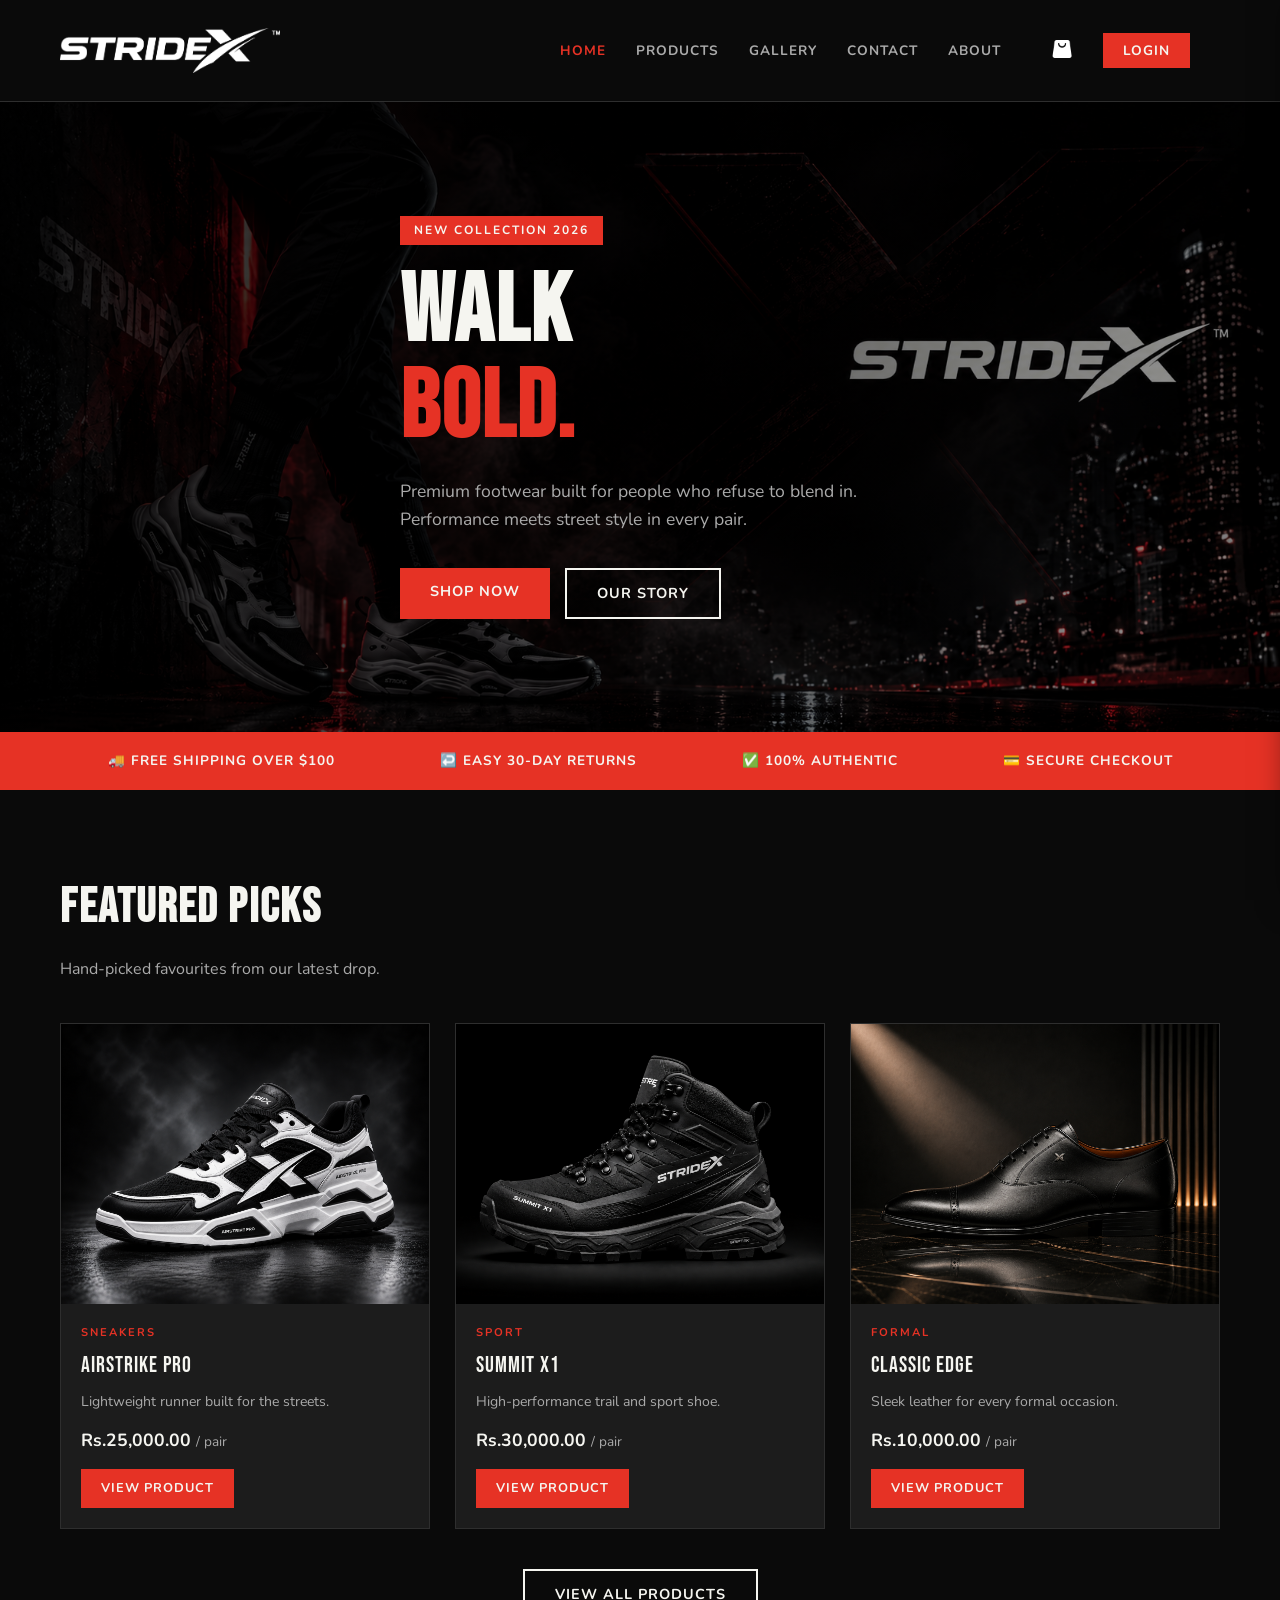
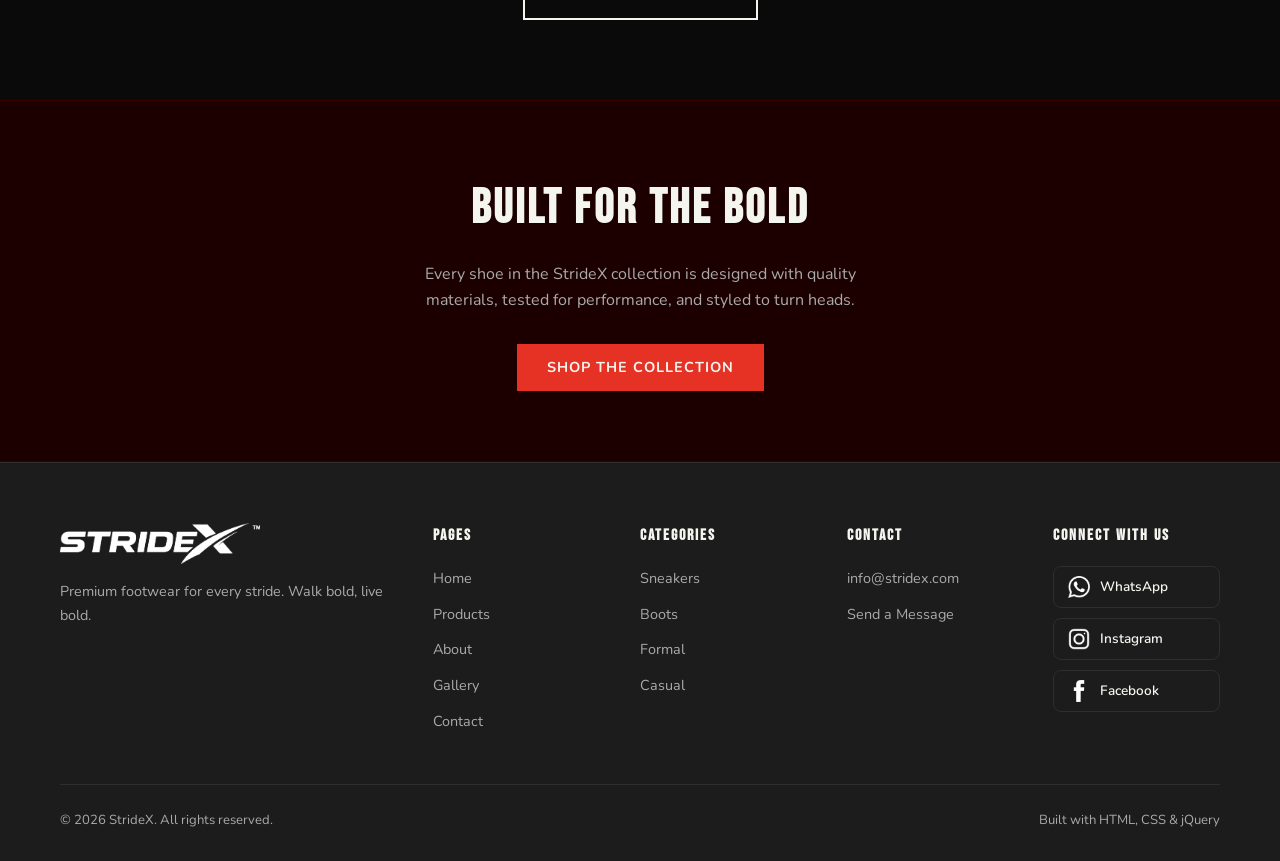
==== commit 73301eb9: "1" ====
--- a/index.html
+++ b/index.html
@@ -169,17 +169,17 @@
           </ul>
         </div>
         <div class="footer-social">
-          <h4>Follow Us</h4>
+          <h4>Connect with Us</h4>
           <div class="social-icons">
-            <a href="https://wa.me/94112345678" target="_blank" class="social-btn social-whatsapp" title="WhatsApp">
+            <a href="contact.html" class="social-btn social-whatsapp" title="WhatsApp">
               <img src="Images/Icons/wp.png" alt="WhatsApp" class="social-icon-img" />
               WhatsApp
             </a>
-            <a href="https://www.instagram.com/stridex" target="_blank" class="social-btn social-instagram" title="Instagram">
+            <a href="contact.html" class="social-btn social-instagram" title="Instagram">
               <img src="Images/Icons/insta.png" alt="Instagram" class="social-icon-img" />
               Instagram
             </a>
-            <a href="https://www.facebook.com/stridex" target="_blank" class="social-btn social-facebook" title="Facebook">
+            <a href="contact.html" class="social-btn social-facebook" title="Facebook">
               <img src="Images/Icons/fb.png" alt="Facebook" class="social-icon-img" />
               Facebook
             </a>
